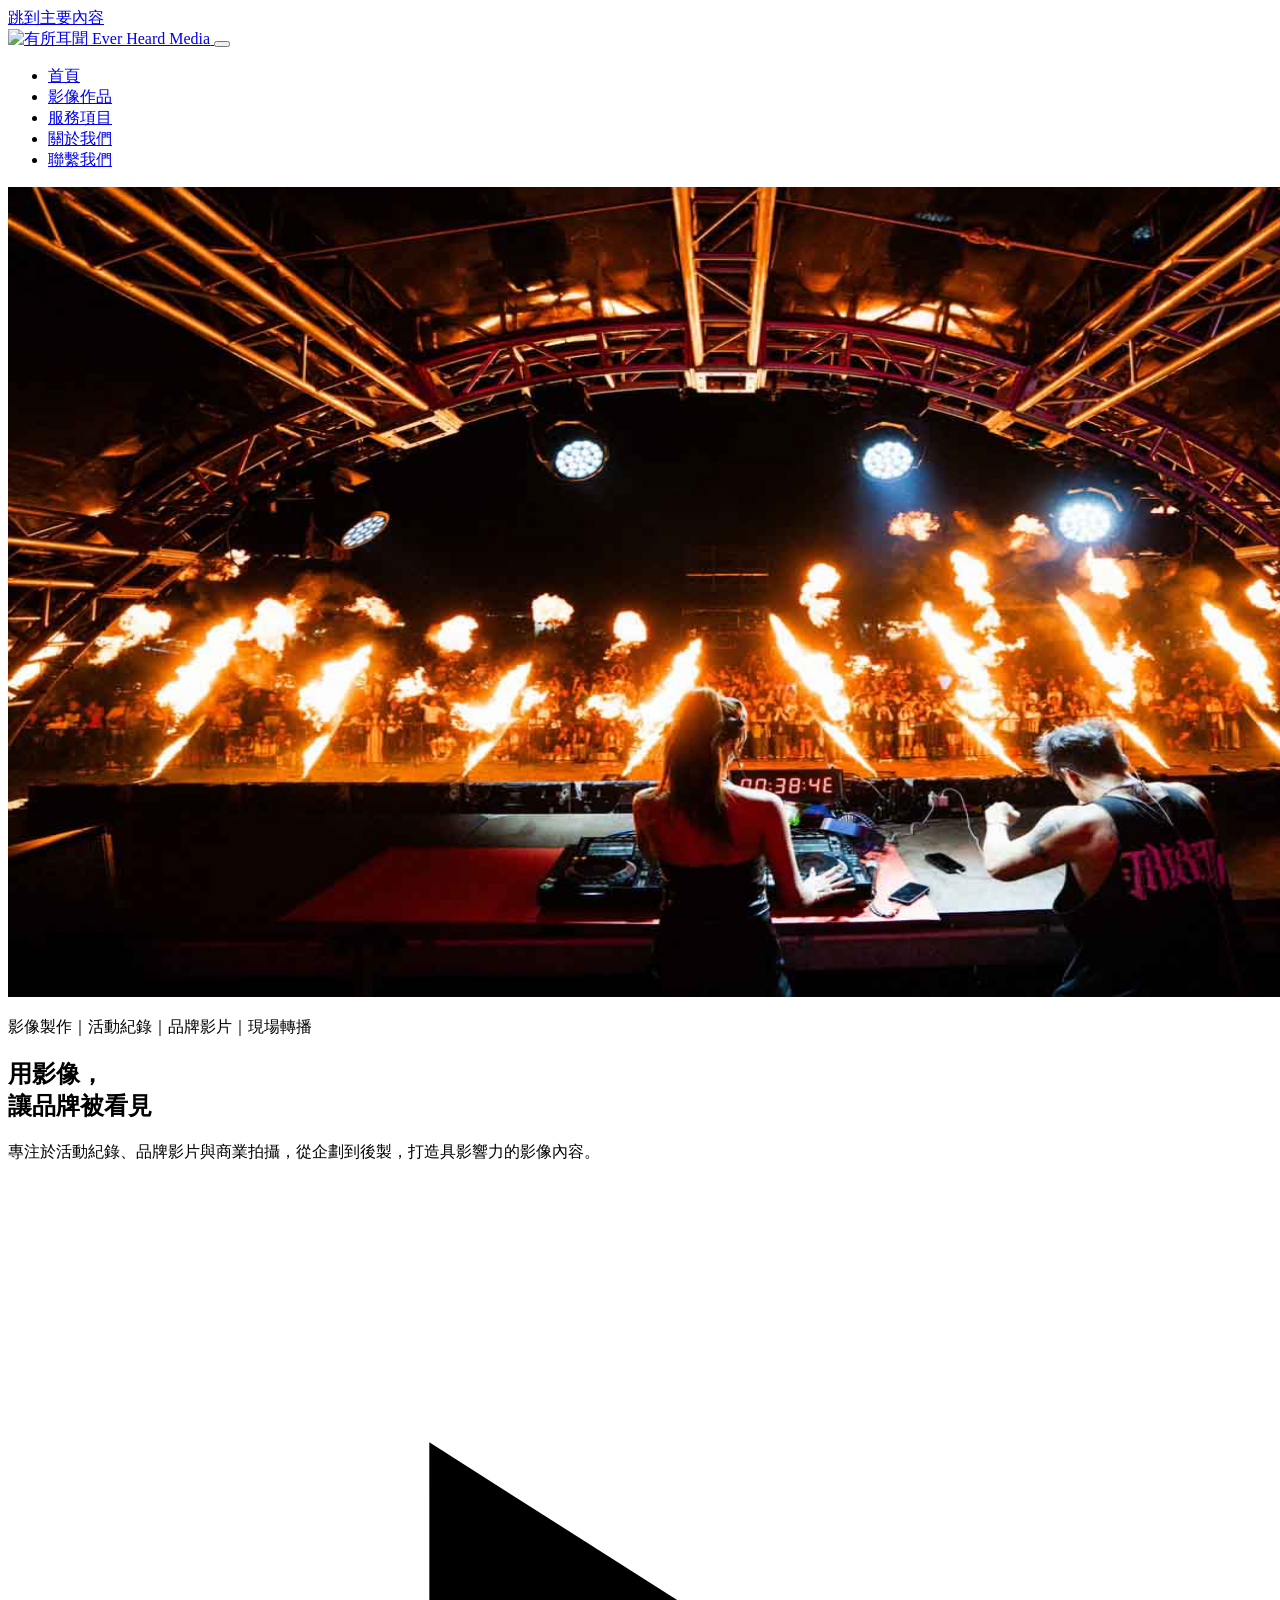
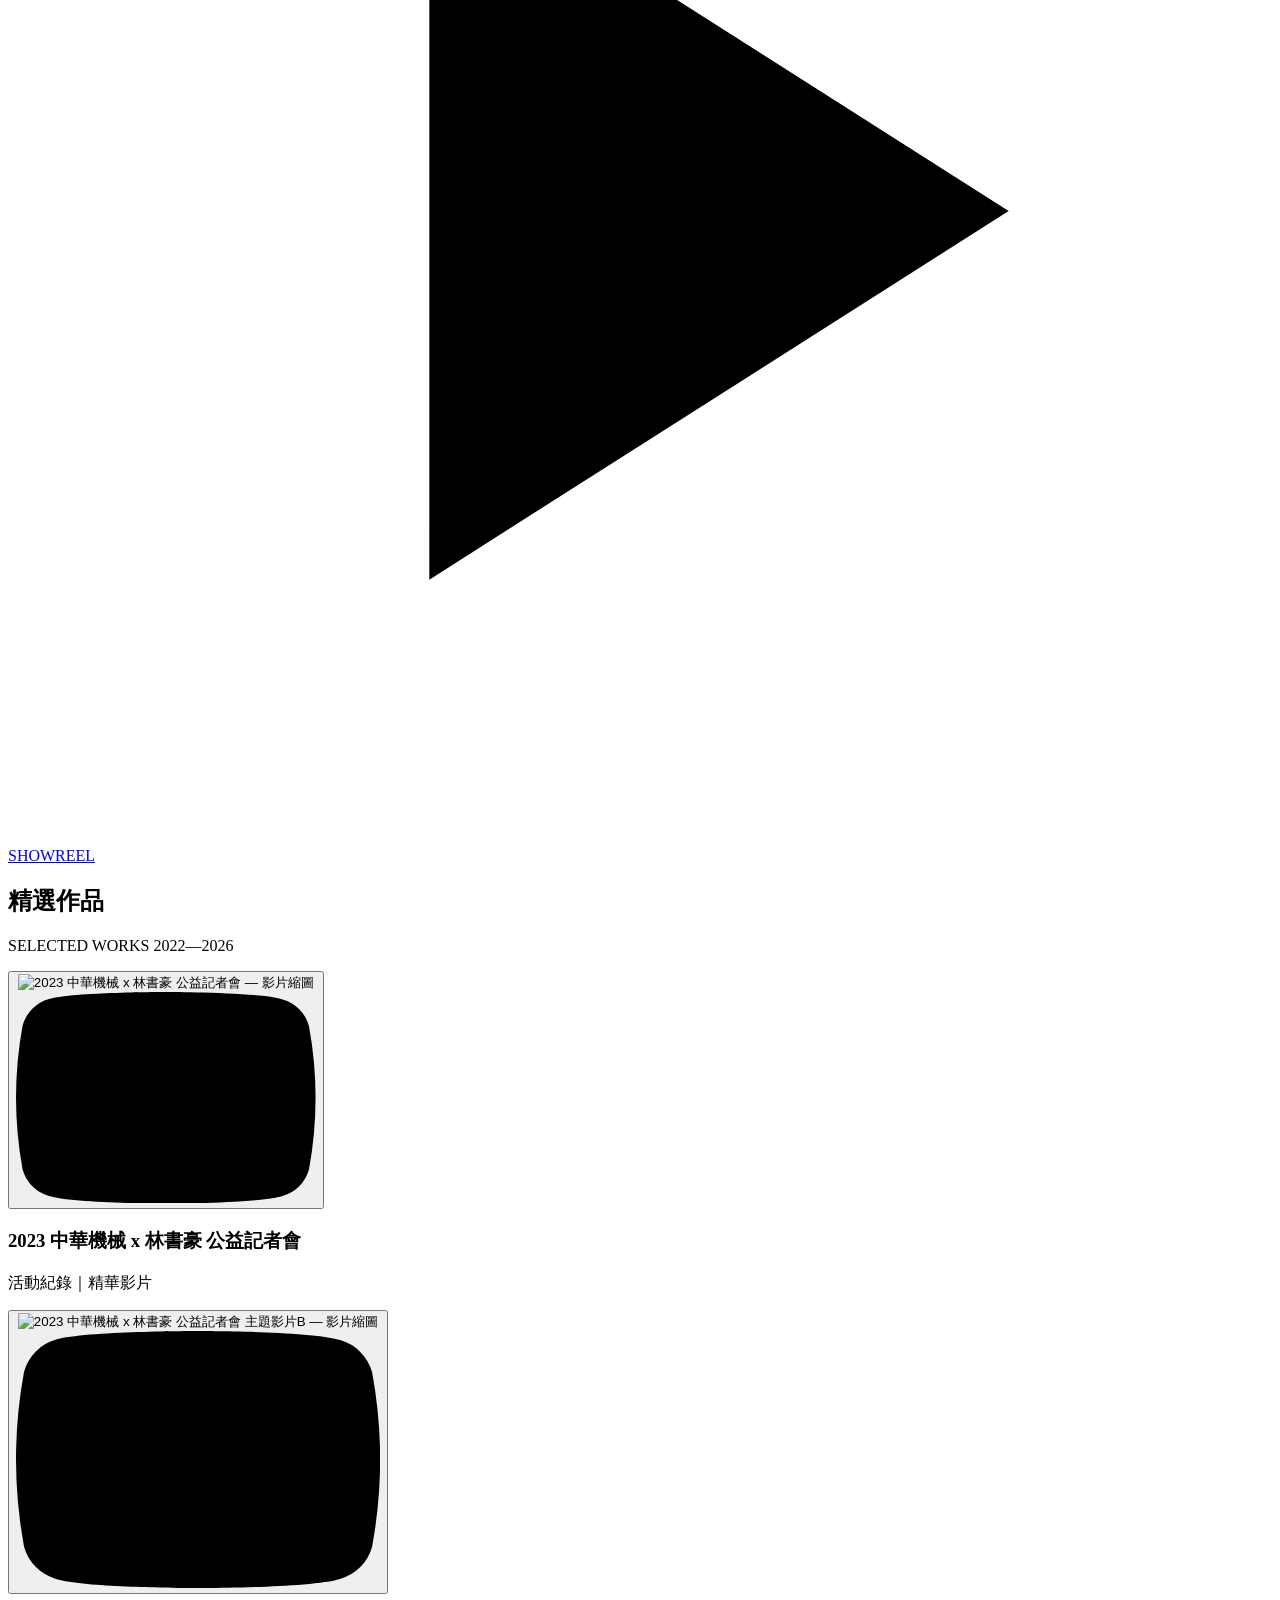
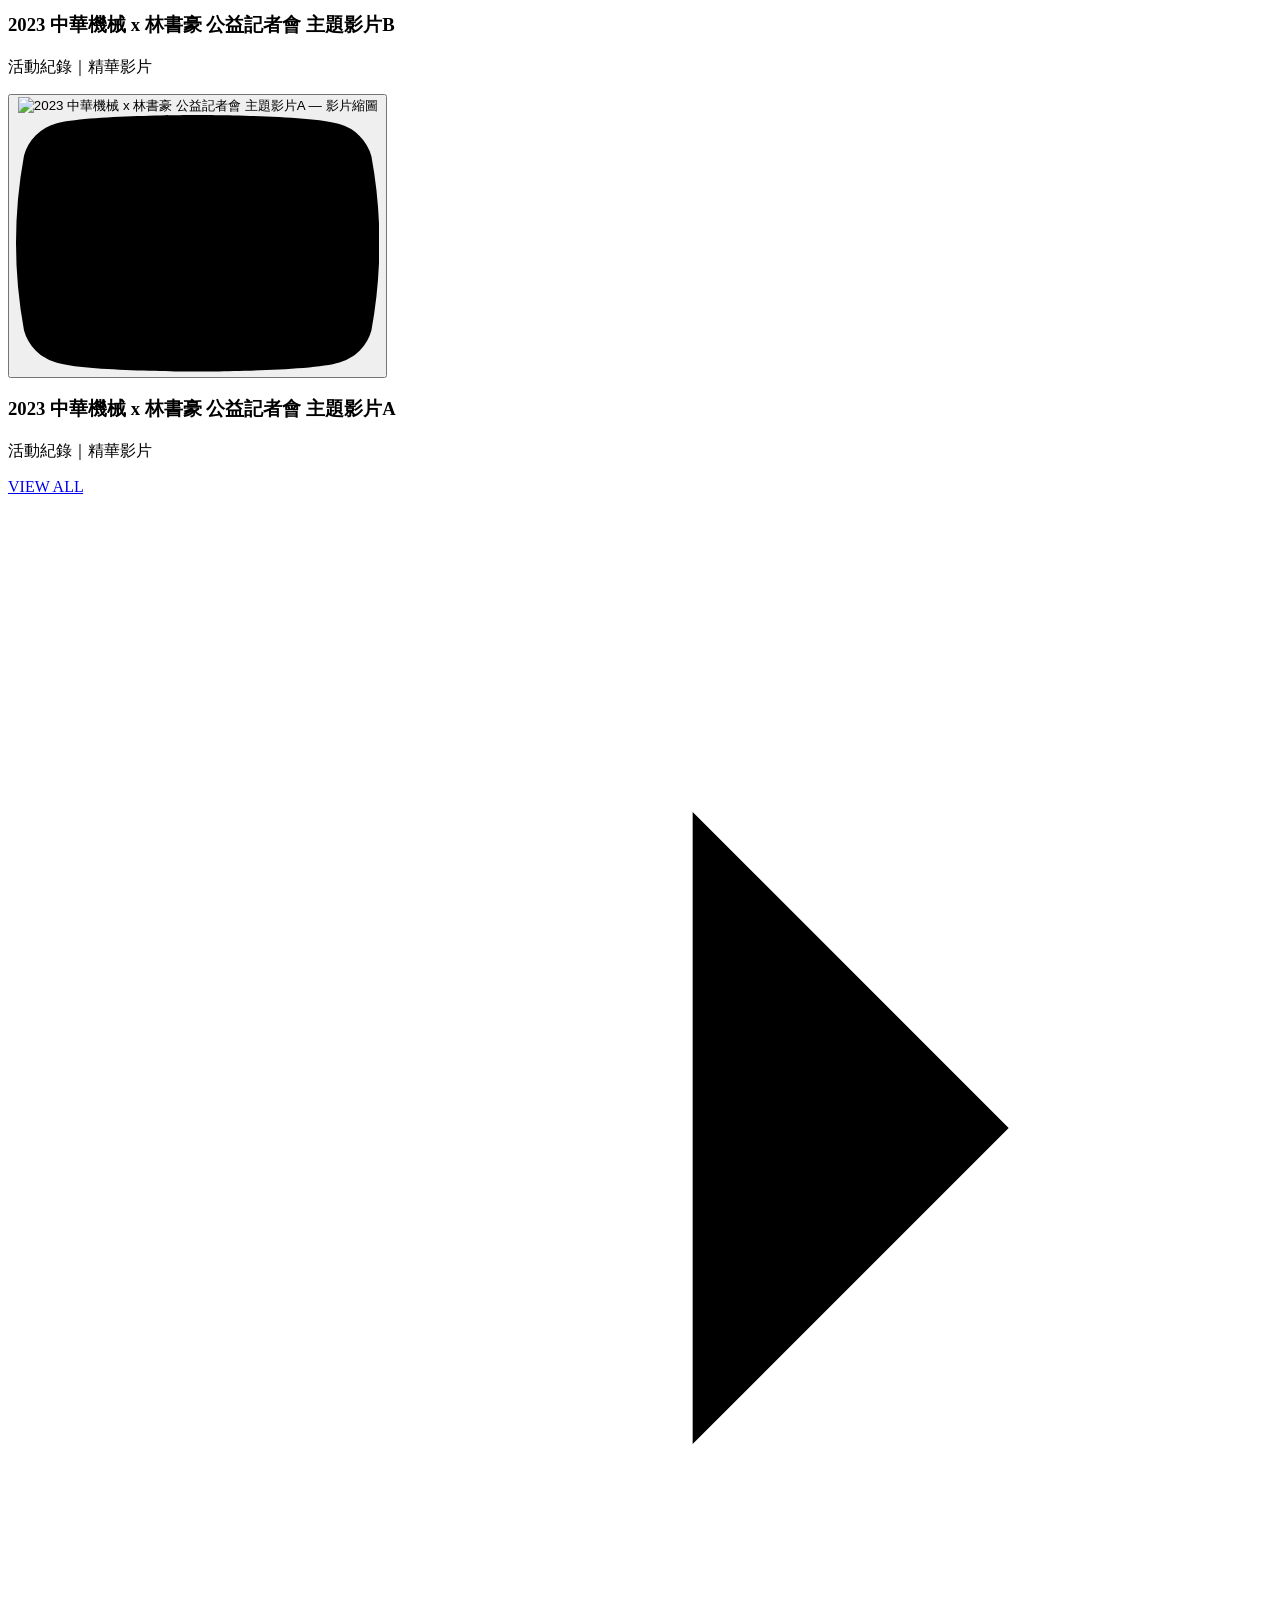
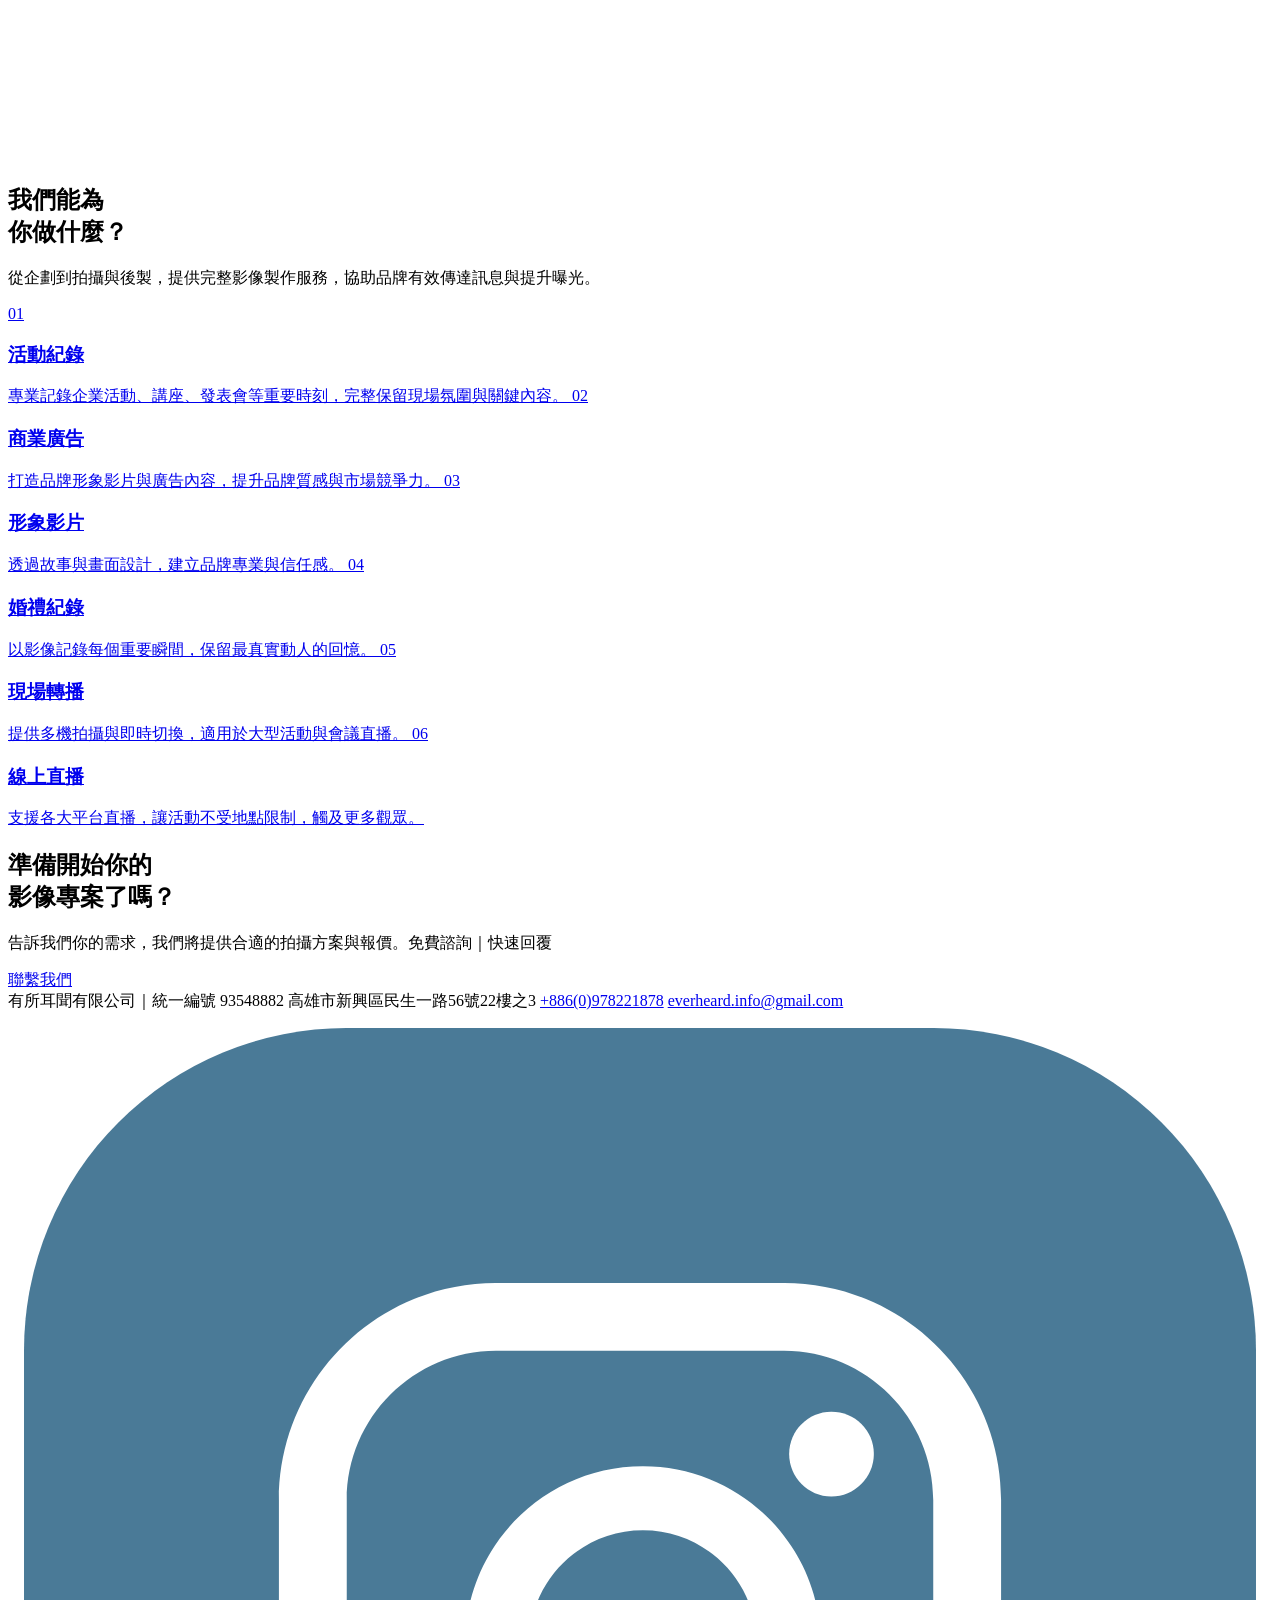
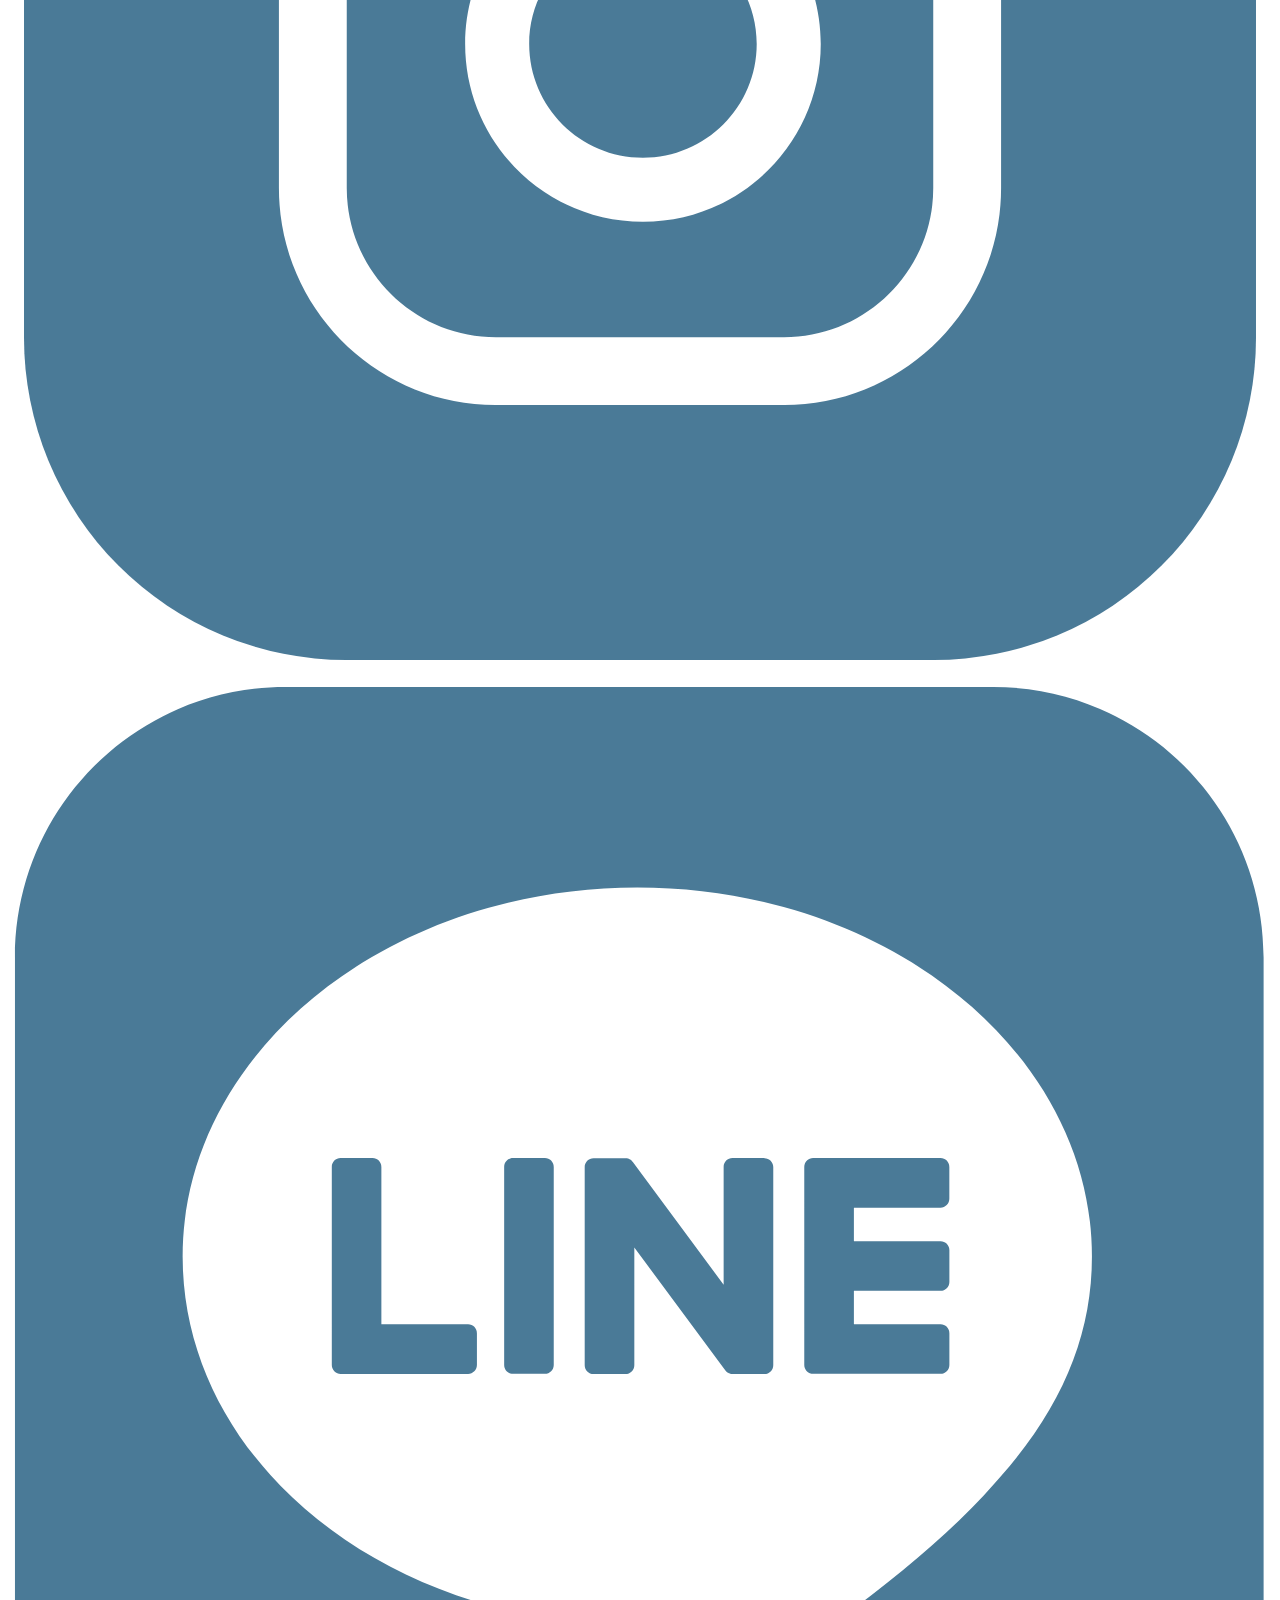
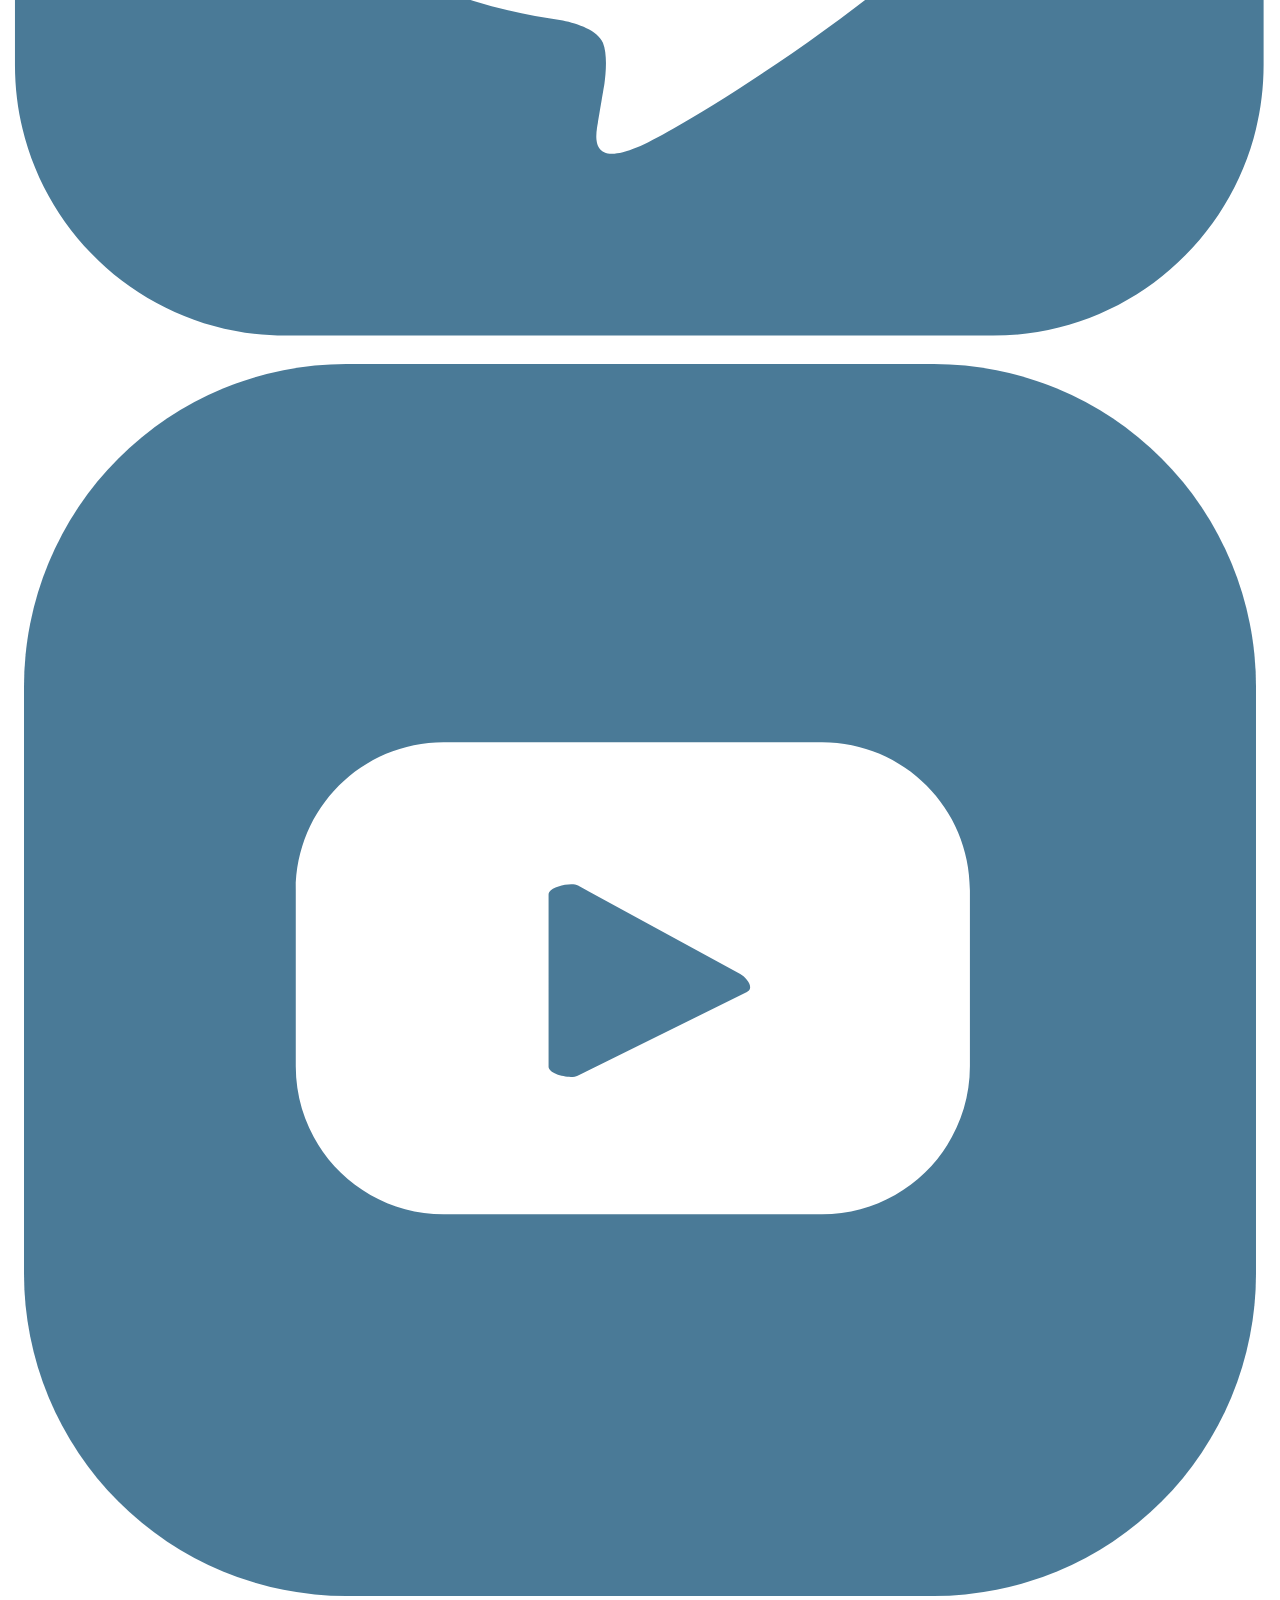
==== index.html @ 1e562dfb "Add footer social media links Added social media links in the footer section." ====
<!DOCTYPE html>
<html lang="zh-Hant">
<head>
<meta charset="utf-8">
<meta name="viewport" content="width=device-width, initial-scale=1">
<title>有所耳聞有限公司｜影像製作・活動紀錄・品牌影片</title>
<meta name="description" content="有所耳聞有限公司是高雄的影像製作團隊，提供活動紀錄、商業廣告、形象影片、婚禮紀錄、現場轉播與線上直播服務，從企劃到後製打造具影響力的影像內容。">
<link rel="canonical" href="https://everheardmedia.com/">
<meta property="og:type" content="website">
<meta property="og:site_name" content="有所耳聞有限公司">
<meta property="og:locale" content="zh_TW">
<meta property="og:title" content="有所耳聞有限公司｜影像製作・活動紀錄・品牌影片">
<meta property="og:description" content="有所耳聞有限公司是高雄的影像製作團隊，提供活動紀錄、商業廣告、形象影片、婚禮紀錄、現場轉播與線上直播服務，從企劃到後製打造具影響力的影像內容。">
<meta property="og:url" content="https://everheardmedia.com/">
<meta property="og:image" content="https://everheardmedia.com/assets/img/og-image.jpg">
<meta property="og:image:width" content="1200">
<meta property="og:image:height" content="630">
<meta name="twitter:card" content="summary_large_image">
<meta name="theme-color" content="#14304a">
<link rel="icon" href="assets/img/favicon.svg" type="image/svg+xml">
<link rel="apple-touch-icon" href="assets/img/apple-touch-icon.png">
<link rel="preconnect" href="https://fonts.googleapis.com">
<link rel="preconnect" href="https://fonts.gstatic.com" crossorigin>
<link rel="preconnect" href="https://i.ytimg.com">
<link rel="preload" as="image" href="assets/img/home-hero-bg.jpg" imagesrcset="assets/img/home-hero-bg-800.jpg 800w, assets/img/home-hero-bg.jpg 1440w" imagesizes="100vw" fetchpriority="high">
<link rel="stylesheet" href="https://fonts.googleapis.com/css2?family=Noto+Sans+TC:wght@300;400;700;900&amp;display=swap" media="print" onload="this.media='all'">
<noscript><link rel="stylesheet" href="https://fonts.googleapis.com/css2?family=Noto+Sans+TC:wght@300;400;700;900&amp;display=swap"></noscript>
<link rel="stylesheet" href="assets/css/style.css?v=e461571-h">
<script type="application/ld+json">
{
  "@context": "https://schema.org",
  "@type": "LocalBusiness",
  "@id": "https://everheardmedia.com/#business",
  "name": "有所耳聞有限公司",
  "alternateName": "Ever Heard Media",
  "url": "https://everheardmedia.com/",
  "image": "https://everheardmedia.com/assets/img/og-image.jpg",
  "description": "我們專注於影像創作與品牌內容製作，提供活動紀錄、商業廣告、婚禮紀錄與現場轉播服務，讓影像成為品牌最有力的溝通工具。",
  "email": "everheard.info@gmail.com",
  "telephone": "+886978221878",
  "taxID": "93548882",
  "address": {
    "@type": "PostalAddress",
    "streetAddress": "民生一路56號22樓之3",
    "addressLocality": "新興區",
    "addressRegion": "高雄市",
    "addressCountry": "TW"
  },
  "areaServed": "TW",
  "knowsLanguage": "zh-Hant",
  "makesOffer": [
    { "@type": "Offer", "itemOffered": { "@type": "Service", "name": "活動紀錄", "description": "專業記錄企業活動、講座、發表會等重要時刻，完整保留現場氛圍與關鍵內容。" } },
    { "@type": "Offer", "itemOffered": { "@type": "Service", "name": "商業廣告", "description": "打造品牌形象影片與廣告內容，提升品牌質感與市場競爭力。" } },
    { "@type": "Offer", "itemOffered": { "@type": "Service", "name": "形象影片", "description": "透過故事與畫面設計，建立品牌專業與信任感。" } },
    { "@type": "Offer", "itemOffered": { "@type": "Service", "name": "婚禮紀錄", "description": "以影像記錄每個重要瞬間，保留最真實動人的回憶。" } },
    { "@type": "Offer", "itemOffered": { "@type": "Service", "name": "現場轉播", "description": "提供多機拍攝與即時切換，適用於大型活動與會議直播。" } },
    { "@type": "Offer", "itemOffered": { "@type": "Service", "name": "線上直播", "description": "支援各大平台直播，讓活動不受地點限制，觸及更多觀眾。" } }
  ]
}
</script>
</head>
<body>
<a class="skip-link" href="#main">跳到主要內容</a>

<header class="site-header">
  <div class="wrap site-header__inner">
    <a class="brand" href="./" aria-label="有所耳聞有限公司 首頁">
      <img class="brand__logo" src="assets/img/logo-original.png" alt="有所耳聞 Ever Heard Media" width="400" height="100">
    </a>
    <button class="nav-toggle" type="button" aria-expanded="false" aria-controls="site-nav" aria-label="開啟選單">
      <span></span><span></span><span></span>
    </button>
    <nav class="nav" id="site-nav" aria-label="主要導覽">
      <ul class="nav__list">
        <li><a class="nav__link" href="./" aria-current="page">首頁</a></li>
        <li><a class="nav__link" href="works/">影像作品</a></li>
        <li><a class="nav__link" href="services/">服務項目</a></li>
        <li><a class="nav__link" href="about/">關於我們</a></li>
        <li><a class="nav__link nav__link--cta" href="contact/">聯繫我們</a></li>
      </ul>
    </nav>
  </div>
</header>

<main id="main">
  <!-- Hero：深藍影片 banner。hero.mp4 尚未提供時自動停在 poster 圖，版面不受影響。 -->
  <section class="hero">
    <div class="hero__media">
      <img class="hero__img" src="assets/img/home-hero-bg.jpg"
           srcset="assets/img/home-hero-bg-800.jpg 800w, assets/img/home-hero-bg.jpg 1440w"
           sizes="100vw" width="1440" height="810" alt="" fetchpriority="high" decoding="async">
      <video class="hero__video" hidden autoplay muted loop playsinline preload="none"
             data-src="assets/video/hero.mp4" aria-hidden="true" tabindex="-1"></video>
    </div>
    <div class="hero__overlay"></div>
    <div class="hero__inner">
      <p class="hero__eyebrow">影像製作｜活動紀錄｜品牌影片｜現場轉播</p>
      <h1 class="hero__title">用影像，<br>讓品牌<span class="accent">被看見</span></h1>
      <div class="hero__row">
        <p class="hero__sub">專注於活動紀錄、品牌影片與商業拍攝，從企劃到後製，打造具影響力的影像內容。</p>
        <a class="showreel" href="#works">
          <span class="showreel__btn" aria-hidden="true"><svg viewBox="0 0 24 24" focusable="false"><path d="M8 5v14l11-7z"/></svg></span>
          <span class="showreel__label">SHOWREEL</span>
        </a>
      </div>
    </div>
  </section>

  <!-- 精選作品（白） -->
  <section class="section" id="works">
    <div class="wrap">
      <div class="block-head">
        <h2 class="block-head__title">精選作品</h2>
        <p class="block-head__meta">SELECTED WORKS 2022—2026</p>
      </div>
      <div class="grid grid--works" data-works-preview data-limit="3">
        <article class="video-card">
          <button class="lite-yt" type="button" data-yt-id="dMENKQu6ULI" aria-label="播放影片：2023 中華機械 x 林書豪 公益記者會">
            <img src="https://i.ytimg.com/vi/dMENKQu6ULI/hqdefault.jpg" alt="2023 中華機械 x 林書豪 公益記者會 — 影片縮圖" loading="lazy" width="480" height="360">
            <span class="lite-yt__play" aria-hidden="true"><svg viewBox="0 0 68 48" focusable="false"><path class="yt-bg" d="M66.5 7.7a8.6 8.6 0 0 0-6-6C55.2 0 34 0 34 0S12.8 0 7.5 1.6a8.6 8.6 0 0 0-6 6A90 90 0 0 0 0 24a90 90 0 0 0 1.5 16.3 8.6 8.6 0 0 0 6 6C12.8 48 34 48 34 48s21.2 0 26.5-1.7a8.6 8.6 0 0 0 6-6A90 90 0 0 0 68 24a90 90 0 0 0-1.5-16.3z"/><path class="yt-tri" d="M27 34V14l18 10z"/></svg></span>
          </button>
          <h3 class="video-card__title">2023 中華機械 x 林書豪 公益記者會</h3>
          <p class="video-card__cat">活動紀錄｜精華影片</p>
        </article>
        <article class="video-card">
          <button class="lite-yt" type="button" data-yt-id="ou5ptAIDbtE" aria-label="播放影片：2023 中華機械 x 林書豪 公益記者會 主題影片B">
            <img src="https://i.ytimg.com/vi/ou5ptAIDbtE/hqdefault.jpg" alt="2023 中華機械 x 林書豪 公益記者會 主題影片B — 影片縮圖" loading="lazy" width="480" height="360">
            <span class="lite-yt__play" aria-hidden="true"><svg viewBox="0 0 68 48" focusable="false"><path class="yt-bg" d="M66.5 7.7a8.6 8.6 0 0 0-6-6C55.2 0 34 0 34 0S12.8 0 7.5 1.6a8.6 8.6 0 0 0-6 6A90 90 0 0 0 0 24a90 90 0 0 0 1.5 16.3 8.6 8.6 0 0 0 6 6C12.8 48 34 48 34 48s21.2 0 26.5-1.7a8.6 8.6 0 0 0 6-6A90 90 0 0 0 68 24a90 90 0 0 0-1.5-16.3z"/><path class="yt-tri" d="M27 34V14l18 10z"/></svg></span>
          </button>
          <h3 class="video-card__title">2023 中華機械 x 林書豪 公益記者會 主題影片B</h3>
          <p class="video-card__cat">活動紀錄｜精華影片</p>
        </article>
        <article class="video-card">
          <button class="lite-yt" type="button" data-yt-id="m8h8rqpJ28Q" aria-label="播放影片：2023 中華機械 x 林書豪 公益記者會 主題影片A">
            <img src="https://i.ytimg.com/vi/m8h8rqpJ28Q/hqdefault.jpg" alt="2023 中華機械 x 林書豪 公益記者會 主題影片A — 影片縮圖" loading="lazy" width="480" height="360">
            <span class="lite-yt__play" aria-hidden="true"><svg viewBox="0 0 68 48" focusable="false"><path class="yt-bg" d="M66.5 7.7a8.6 8.6 0 0 0-6-6C55.2 0 34 0 34 0S12.8 0 7.5 1.6a8.6 8.6 0 0 0-6 6A90 90 0 0 0 0 24a90 90 0 0 0 1.5 16.3 8.6 8.6 0 0 0 6 6C12.8 48 34 48 34 48s21.2 0 26.5-1.7a8.6 8.6 0 0 0 6-6A90 90 0 0 0 68 24a90 90 0 0 0-1.5-16.3z"/><path class="yt-tri" d="M27 34V14l18 10z"/></svg></span>
          </button>
          <h3 class="video-card__title">2023 中華機械 x 林書豪 公益記者會 主題影片A</h3>
          <p class="video-card__cat">活動紀錄｜精華影片</p>
        </article>
      </div>
      <a class="rule-link" href="works/">
        <span>VIEW ALL</span>
        <svg viewBox="0 0 24 24" aria-hidden="true" focusable="false"><path d="M4 12h15M13 6l6 6-6 6"/></svg>
      </a>
    </div>
  </section>

  <!-- 服務（淺藍灰） -->
  <section class="section section--alt">
    <div class="wrap">
      <div class="svc-split">
        <div>
          <h2 class="svc-split__title">我們能為<br>你做什麼？</h2>
          <p class="svc-split__sub">從企劃到拍攝與後製，提供完整影像製作服務，協助品牌有效傳達訊息與提升曝光。</p>
        </div>
        <div class="svc-list">
          <a class="svc-row" href="services/">
            <span class="svc-row__num">01</span>
            <h3 class="svc-row__name">活動紀錄</h3>
            <span class="svc-row__desc">專業記錄企業活動、講座、發表會等重要時刻，完整保留現場氛圍與關鍵內容。</span>
          </a>
          <a class="svc-row" href="services/">
            <span class="svc-row__num">02</span>
            <h3 class="svc-row__name">商業廣告</h3>
            <span class="svc-row__desc">打造品牌形象影片與廣告內容，提升品牌質感與市場競爭力。</span>
          </a>
          <a class="svc-row" href="services/">
            <span class="svc-row__num">03</span>
            <h3 class="svc-row__name">形象影片</h3>
            <span class="svc-row__desc">透過故事與畫面設計，建立品牌專業與信任感。</span>
          </a>
          <a class="svc-row" href="services/">
            <span class="svc-row__num">04</span>
            <h3 class="svc-row__name">婚禮紀錄</h3>
            <span class="svc-row__desc">以影像記錄每個重要瞬間，保留最真實動人的回憶。</span>
          </a>
          <a class="svc-row" href="services/">
            <span class="svc-row__num">05</span>
            <h3 class="svc-row__name">現場轉播</h3>
            <span class="svc-row__desc">提供多機拍攝與即時切換，適用於大型活動與會議直播。</span>
          </a>
          <a class="svc-row" href="services/">
            <span class="svc-row__num">06</span>
            <h3 class="svc-row__name">線上直播</h3>
            <span class="svc-row__desc">支援各大平台直播，讓活動不受地點限制，觸及更多觀眾。</span>
          </a>
        </div>
      </div>
    </div>
  </section>

  <!-- 合作客戶（白，Google Sheet 驅動） -->
  <section class="section" data-clients-section hidden>
    <div class="wrap">
      <h2 class="eyebrow" data-t="clients_title">合作客戶</h2>
      <div data-clients-list></div>
    </div>
  </section>

  <!-- CTA（深藍色塊，footer 資訊列併入下方） -->
  <section class="cta">
    <div class="wrap">
      <h2 class="cta__title">準備開始你的<br><span class="accent">影像專案</span>了嗎？</h2>
      <div class="cta__row">
        <p class="cta__text">告訴我們你的需求，我們將提供合適的拍攝方案與報價。<span class="cta__badge">免費諮詢｜快速回覆</span></p>
        <a class="btn btn--invert" href="contact/">聯繫我們</a>
      </div>
    </div>
  </section>
</main>

<footer class="site-footer">
  <div class="wrap">
    <div class="footer__row">
      <span>有所耳聞有限公司｜統一編號 93548882</span>
      <span>高雄市新興區民生一路56號22樓之3</span>
      <a href="tel:+886978221878">+886(0)978221878</a>
      <a href="mailto:everheard.info@gmail.com">everheard.info@gmail.com</a>
      <div class="footer-social">
  <a href="www.instagram.com/scorpiovin.nage"
     target="_blank"
     rel="noopener noreferrer"
     aria-label="Instagram">
    <img src="assets/img/instagram-logo.svg" alt="Instagram">
  </a>

  <a href="lin.ee/8aMpENY"
     target="_blank"
     rel="noopener noreferrer"
     aria-label="LINE">
    <img src="assets/img/line-logo.svg" alt="LINE">
  </a>

  <a href="www.youtube.com/@everheardinfo"
     target="_blank"
     rel="noopener noreferrer"
     aria-label="YouTube">
    <img src="assets/img/youtube-logo.svg" alt="YouTube">
  </a>
</div>
    </div>
  </div>
</footer>

<script src="assets/js/main.js?v=e461571-h" async></script>
<script src="assets/js/sheet.js?v=e461571-h" async></script>
</body>
</html>
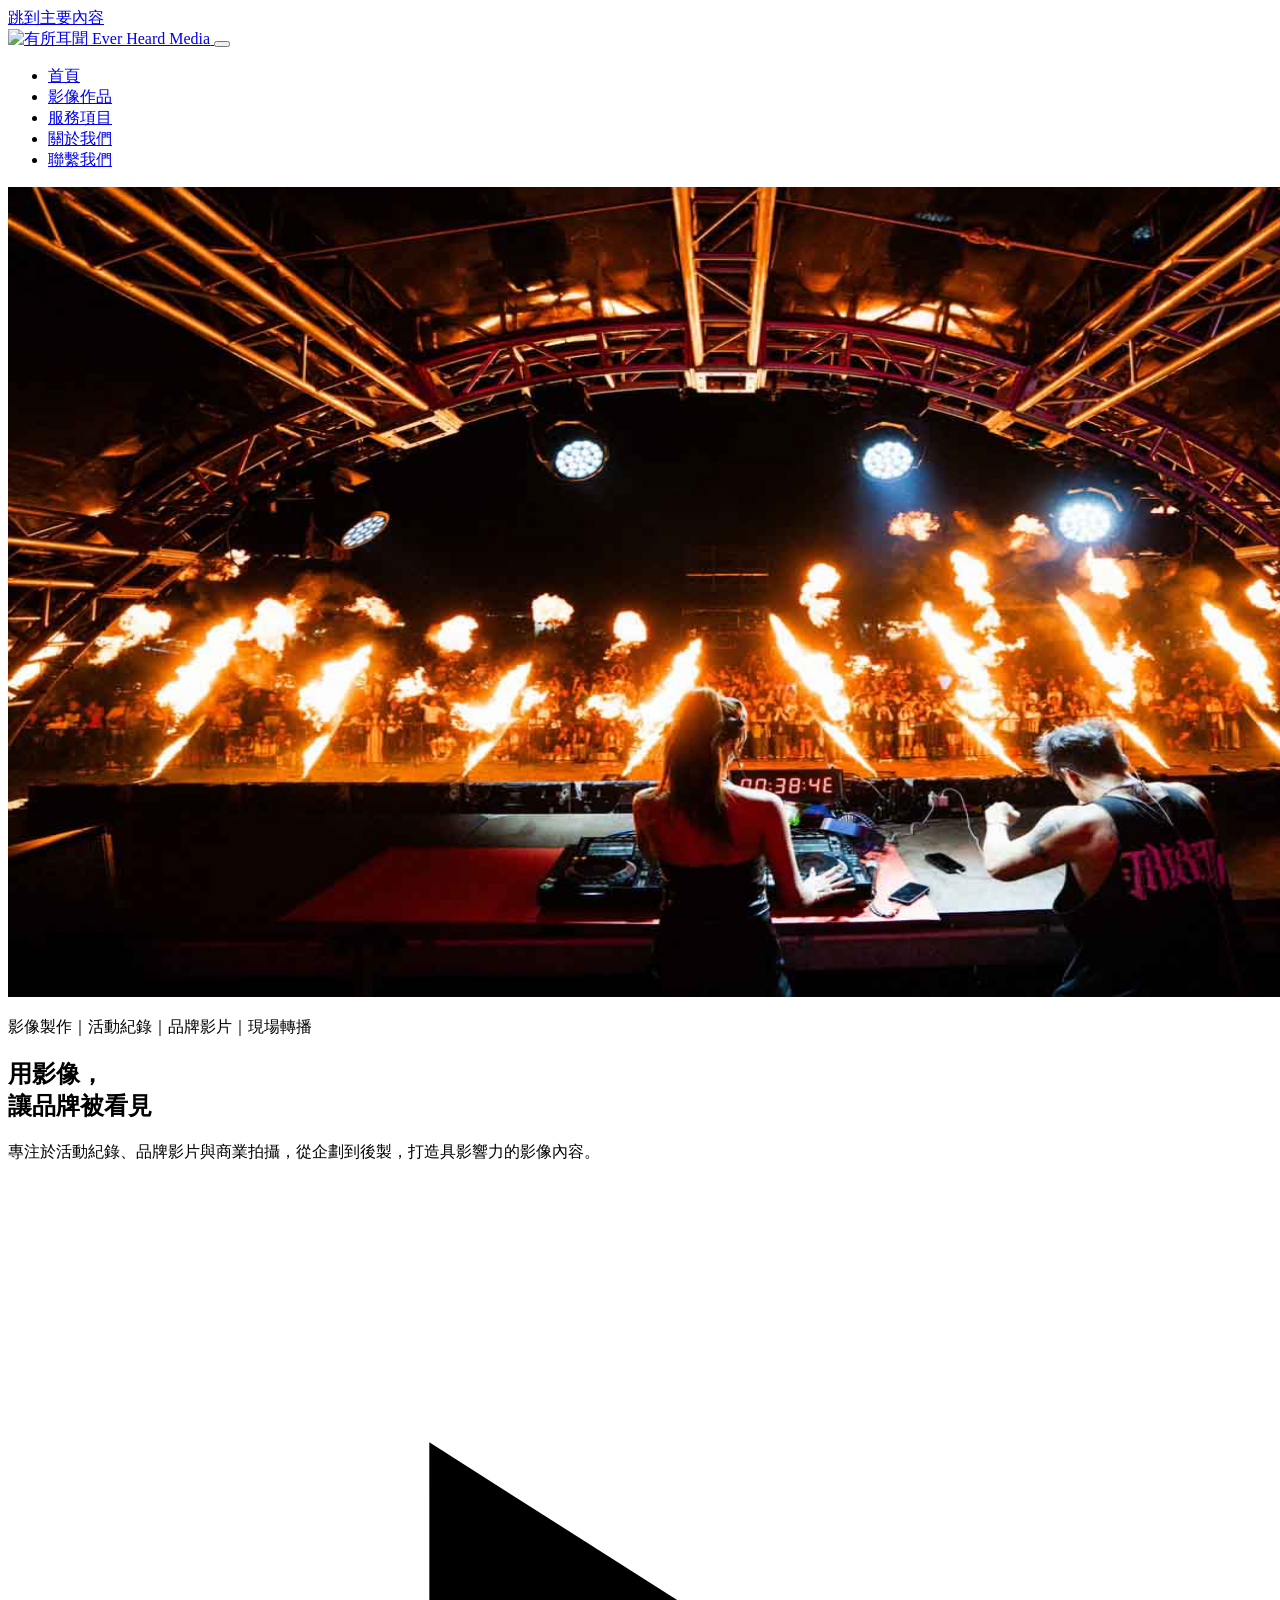
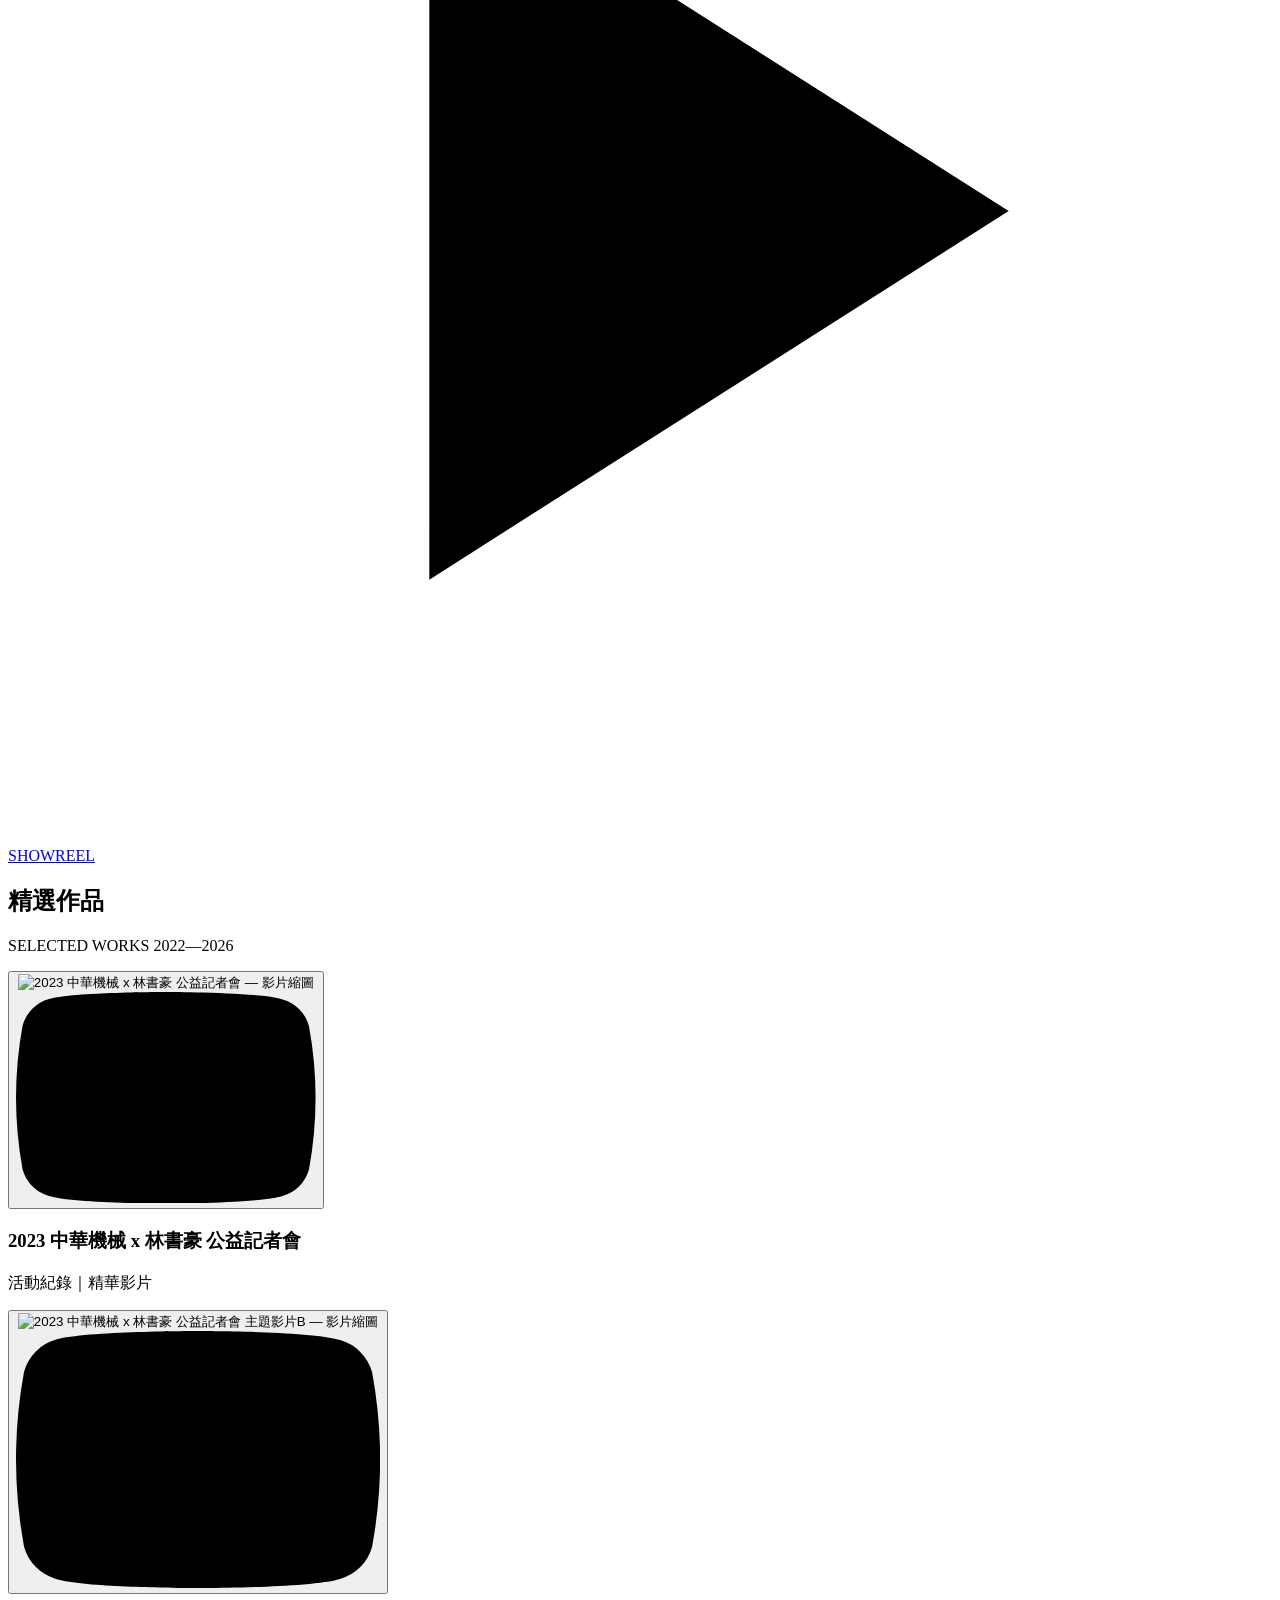
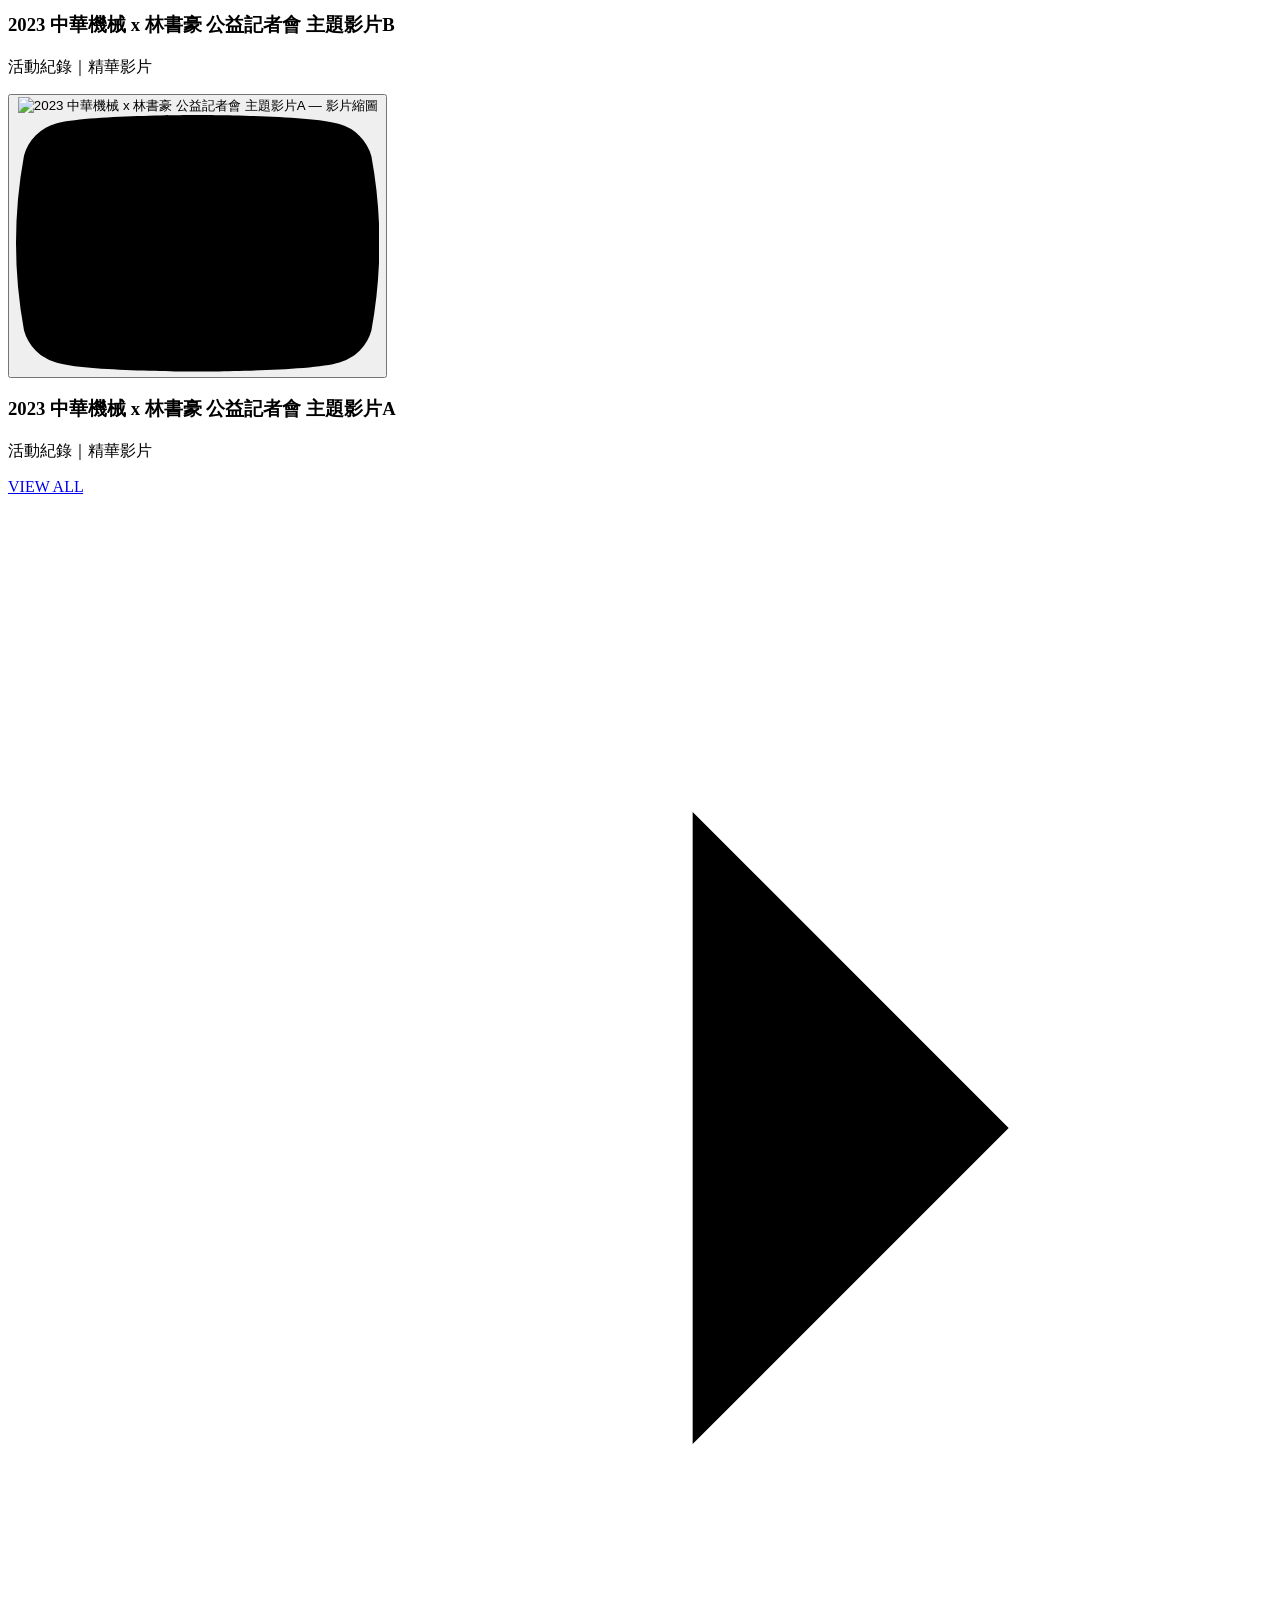
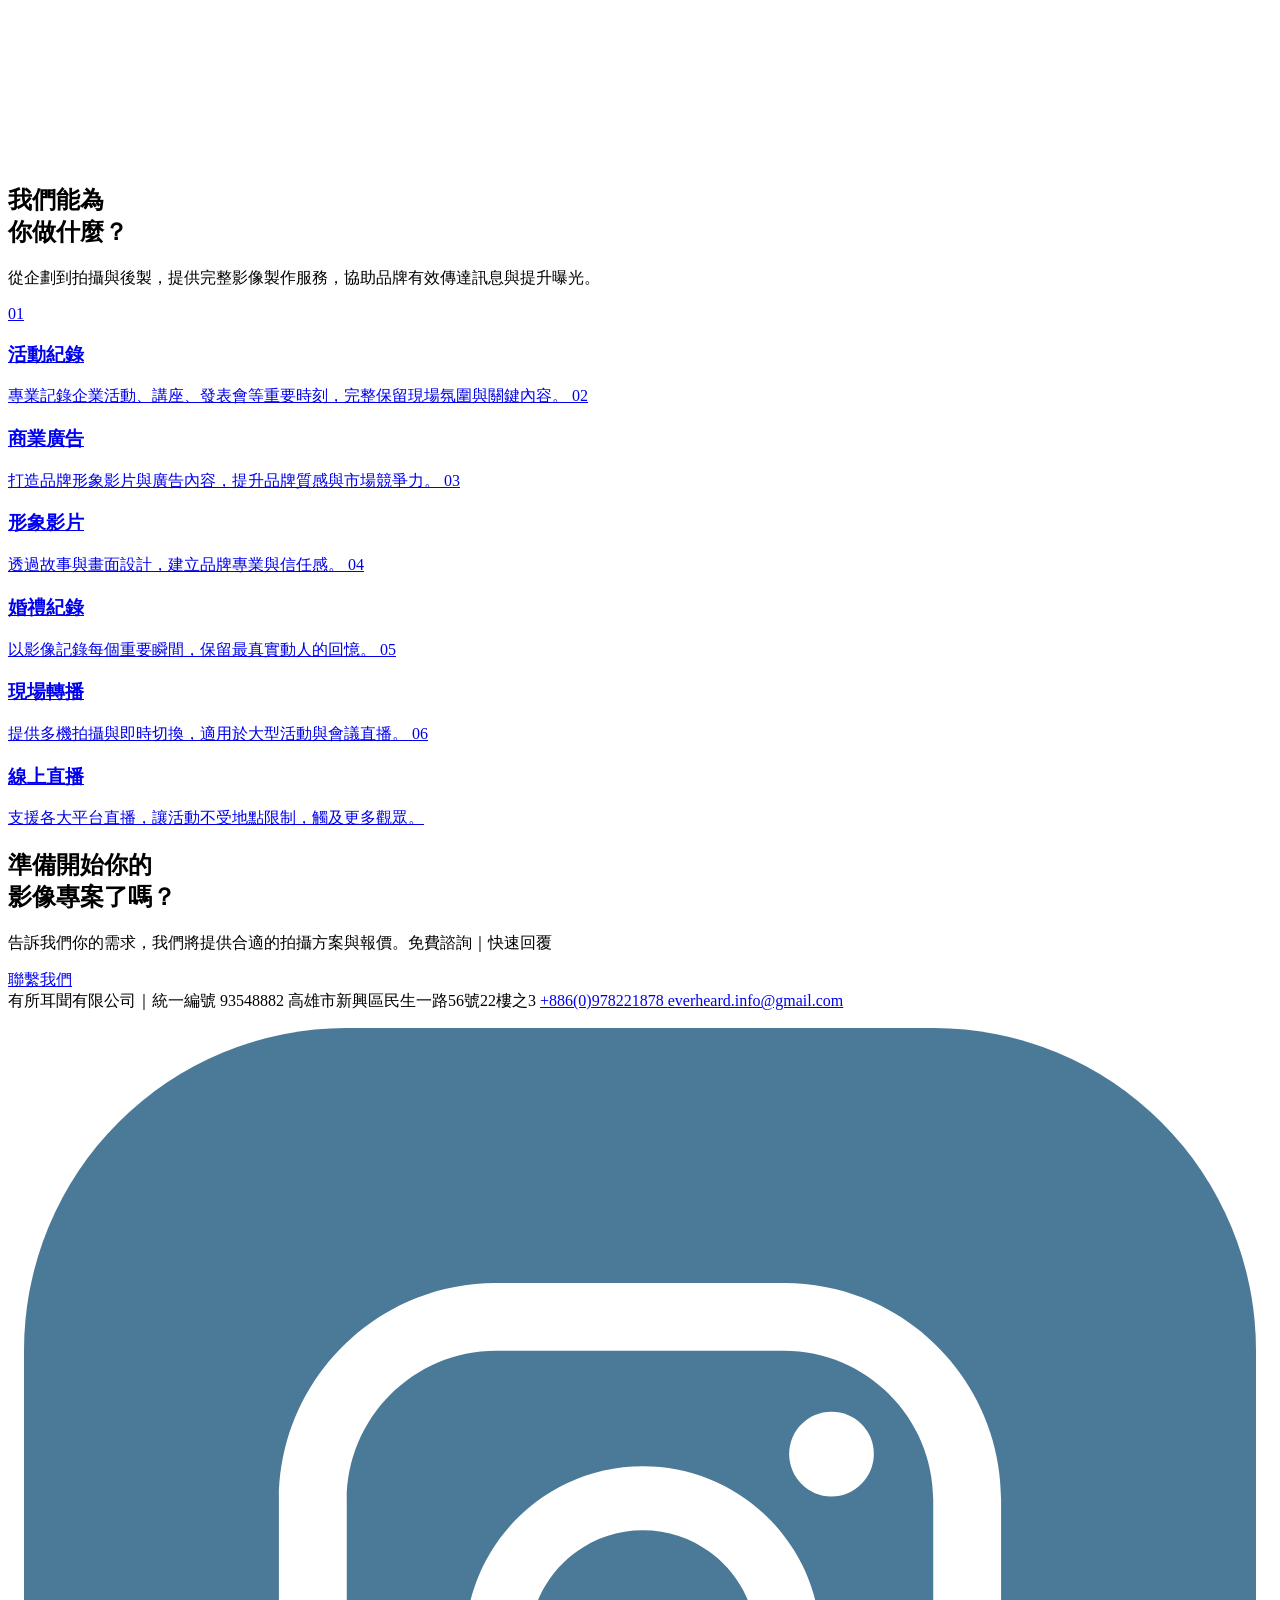
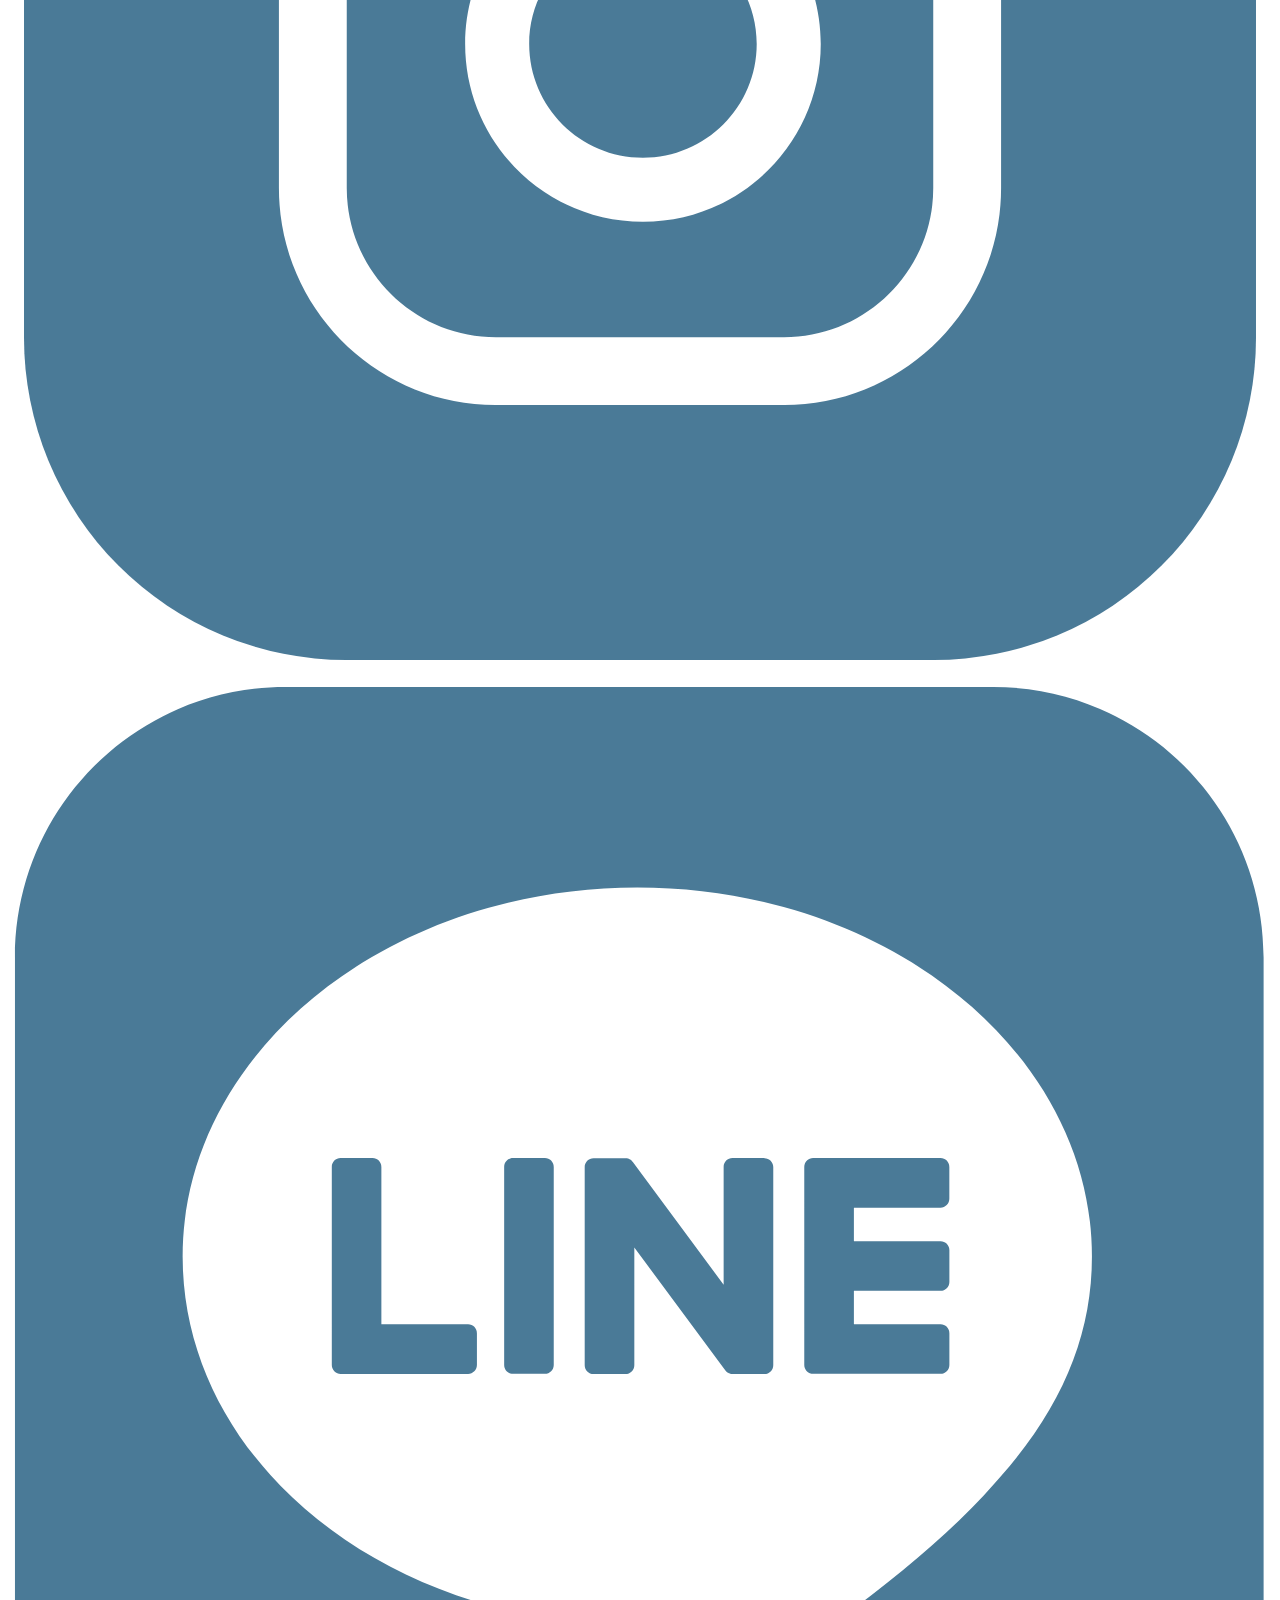
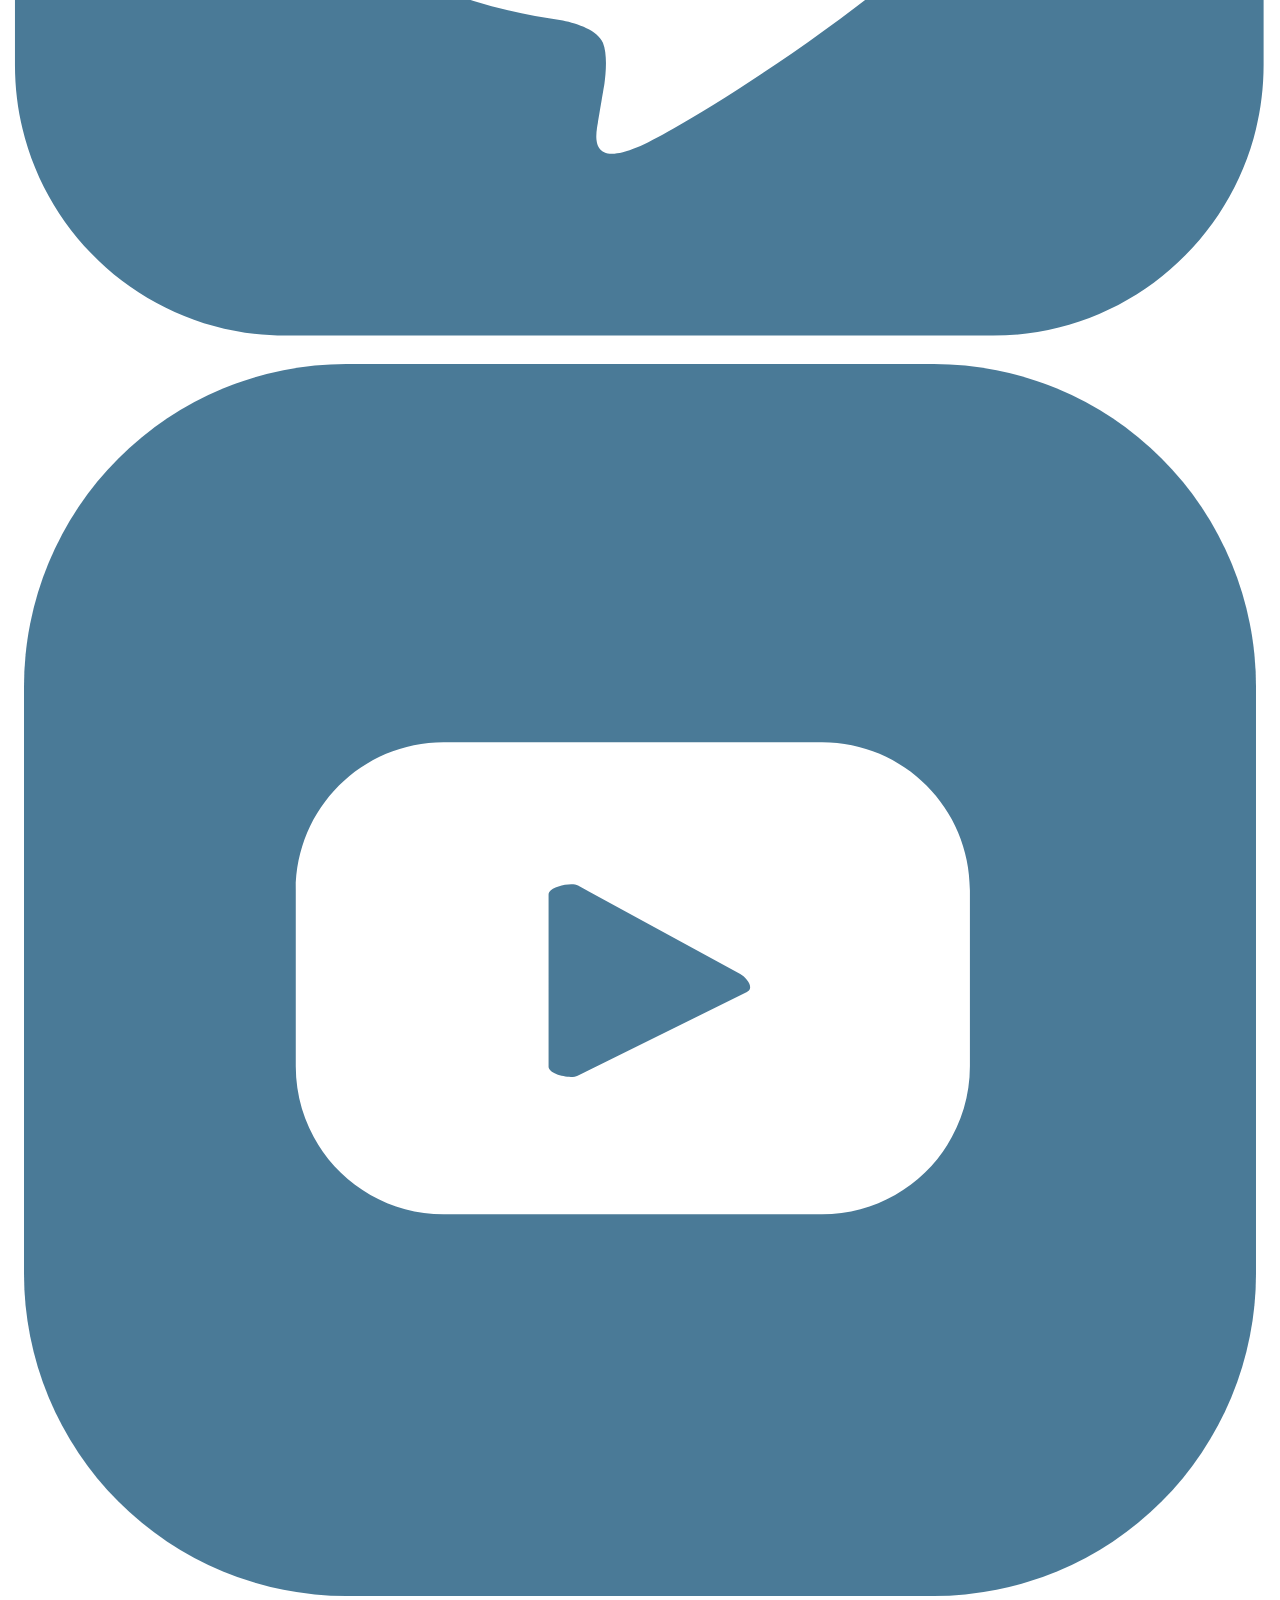
==== commit 5610246d: "Refactor footer links for better readability" ====
--- a/index.html
+++ b/index.html
@@ -213,32 +213,44 @@
 <footer class="site-footer">
   <div class="wrap">
     <div class="footer__row">
+
       <span>有所耳聞有限公司｜統一編號 93548882</span>
+
       <span>高雄市新興區民生一路56號22樓之3</span>
-      <a href="tel:+886978221878">+886(0)978221878</a>
-      <a href="mailto:everheard.info@gmail.com">everheard.info@gmail.com</a>
+
+      <a href="tel:+886978221878">
+        +886(0)978221878
+      </a>
+
+      <a href="mailto:everheard.info@gmail.com">
+        everheard.info@gmail.com
+      </a>
+
       <div class="footer-social">
-  <a href="www.instagram.com/scorpiovin.nage"
-     target="_blank"
-     rel="noopener noreferrer"
-     aria-label="Instagram">
-    <img src="assets/img/instagram-logo.svg" alt="Instagram">
-  </a>
-
-  <a href="lin.ee/8aMpENY"
-     target="_blank"
-     rel="noopener noreferrer"
-     aria-label="LINE">
-    <img src="assets/img/line-logo.svg" alt="LINE">
-  </a>
-
-  <a href="www.youtube.com/@everheardinfo"
-     target="_blank"
-     rel="noopener noreferrer"
-     aria-label="YouTube">
-    <img src="assets/img/youtube-logo.svg" alt="YouTube">
-  </a>
-</div>
+
+        <a href="www.instagram.com/scorpiovin.nage"
+           target="_blank"
+           rel="noopener noreferrer"
+           aria-label="Instagram">
+          <img src="assets/img/instagram-logo.svg" alt="Instagram">
+        </a>
+
+        <a href="lin.ee/8aMpENY"
+           target="_blank"
+           rel="noopener noreferrer"
+           aria-label="LINE">
+          <img src="assets/img/line-logo.svg" alt="LINE">
+        </a>
+
+        <a href="www.youtube.com/@everheardinfo"
+           target="_blank"
+           rel="noopener noreferrer"
+           aria-label="YouTube">
+          <img src="assets/img/youtube-logo.svg" alt="YouTube">
+        </a>
+
+      </div>
+
     </div>
   </div>
 </footer>
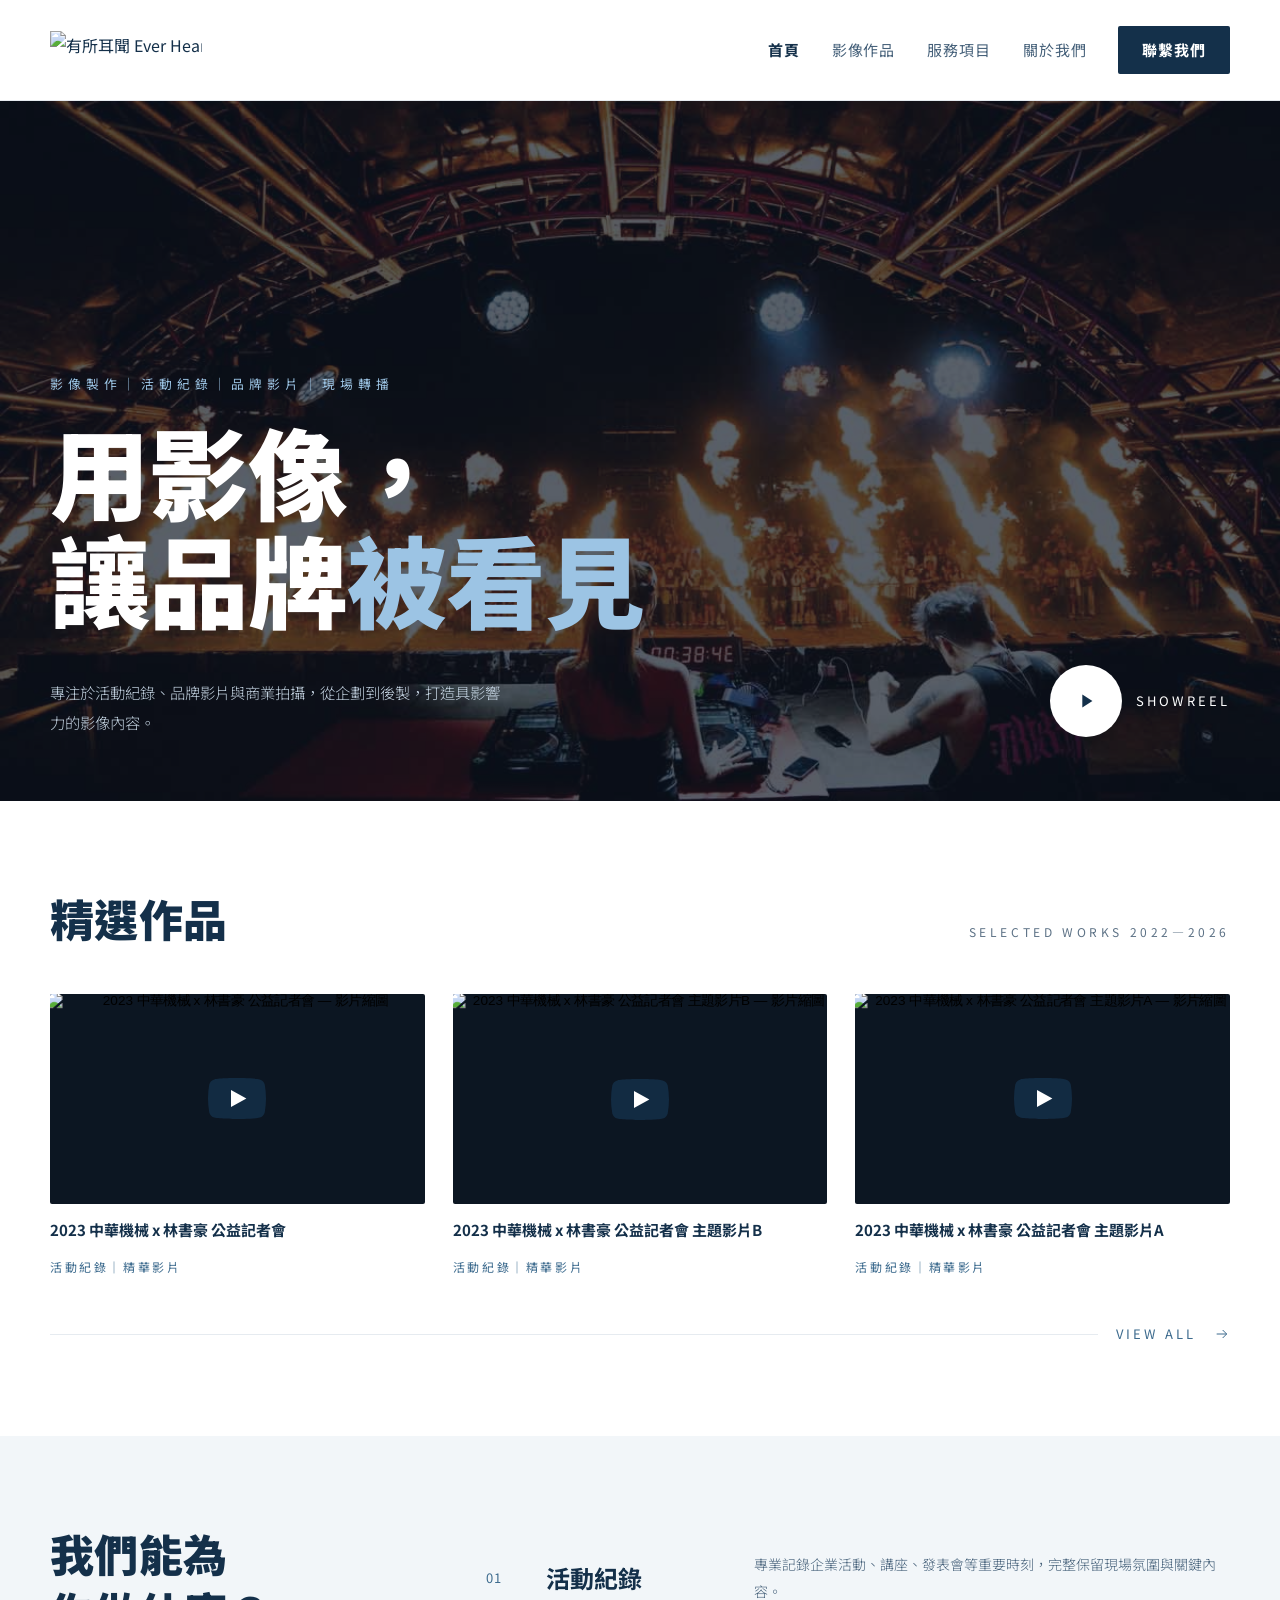
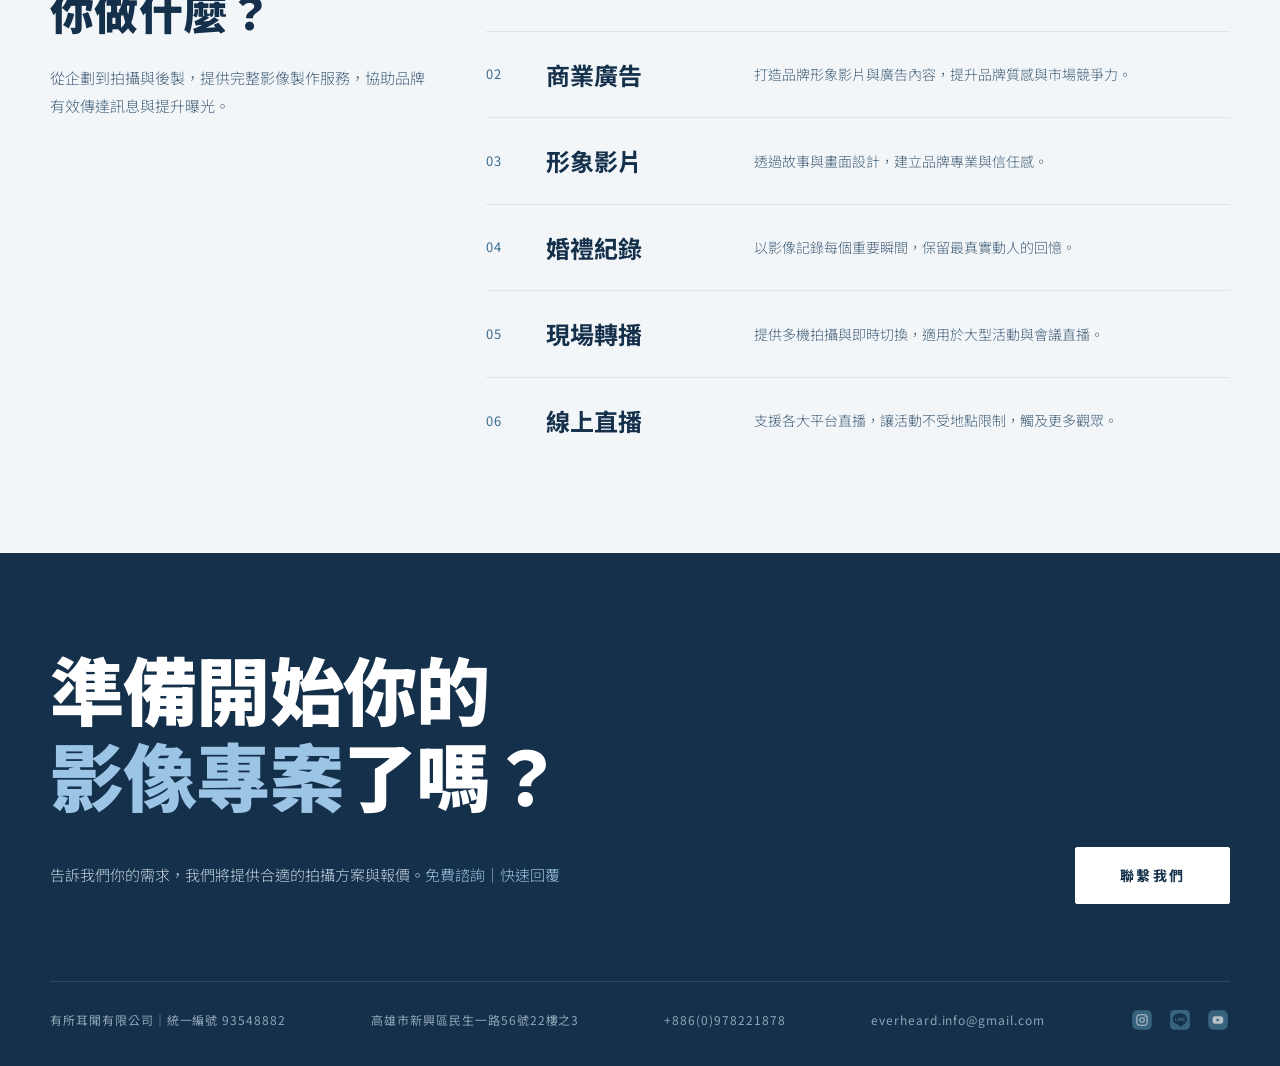
==== commit 46dc7b66: "Fix social media links in footer Updated social media links to include 'https://' for proper URL for" ====
--- a/index.html
+++ b/index.html
@@ -228,21 +228,21 @@
 
       <div class="footer-social">
 
-        <a href="www.instagram.com/scorpiovin.nage"
+        <a href="https://www.instagram.com/scorpiovin.nage"
            target="_blank"
            rel="noopener noreferrer"
            aria-label="Instagram">
           <img src="assets/img/instagram-logo.svg" alt="Instagram">
         </a>
 
-        <a href="lin.ee/8aMpENY"
+        <a href="https://lin.ee/8aMpENY"
            target="_blank"
            rel="noopener noreferrer"
            aria-label="LINE">
           <img src="assets/img/line-logo.svg" alt="LINE">
         </a>
 
-        <a href="www.youtube.com/@everheardinfo"
+        <a href="https://www.youtube.com/@everheardinfo"
            target="_blank"
            rel="noopener noreferrer"
            aria-label="YouTube">
--- a/assets/css/style.css
+++ b/assets/css/style.css
@@ -0,0 +1,991 @@
+/* ==========================================================================
+   有所耳聞有限公司 — 全站樣式（藍白配・電影感改版）
+   純 CSS，無前處理器。全站零漸層，所有色塊皆為純色平塗。
+   改色只需動下方 :root 的變數。
+   ========================================================================== */
+
+/* --------------------------------------------------------------------------
+   1. 設計變數（Design tokens）
+   -------------------------------------------------------------------------- */
+:root {
+  /* 品牌藍系（取自 logo：書法字墨藍 + 筆畫鋼青藍） */
+  --c-ink:        #14304a;  /* 白底上的標題、主文字、深色按鈕 */
+  --c-body:       #46617a;  /* 白底上的內文 */
+  --c-faint:      #5d7286;  /* 白底上的次要小字（對比 4.98:1，過無障礙標準） */
+  --c-accent:     #3d6b8e;  /* 白底上的品牌藍：連結、分類標籤、編號 */
+  --c-accent-lt:  #9cc4e4;  /* 深藍底上的亮藍點綴 */
+  --c-deep:       #0c1622;  /* hero 深藍底 */
+  --c-deep-cta:   #14304a;  /* CTA 區深藍底 */
+  --c-deep-line:  #2c4a66;  /* 深藍底上的分隔線 */
+  --c-deep-text:  #c3d2e0;  /* 深藍底上的內文 */
+  --c-deep-faint: #8fa5b8;  /* 深藍底上的小字 */
+  --c-bg:         #ffffff;
+  --c-bg-tint:    #f2f6f9;  /* 淺藍灰區塊底 */
+  --c-line:       #e6ebf0;  /* 白底上的分隔線 */
+  --c-line-2:     #dde5ec;  /* 淺藍灰底上的分隔線 */
+
+  /* 字體 */
+  --font-sans: "Noto Sans TC", "PingFang TC", "Microsoft JhengHei", -apple-system,
+               BlinkMacSystemFont, "Segoe UI", Roboto, "Helvetica Neue", sans-serif;
+
+  /* 版面（桌機基準 1440，左右留白 56px） */
+  --wrap:      1440px;
+  --wrap-slim: 760px;
+  --pad-x:     clamp(20px, 3.9vw, 56px);
+  --radius:    2px;
+
+  /* 節奏 */
+  --space-section: clamp(56px, 7vw, 96px);
+  --header-h: 92px;
+
+  --ease: cubic-bezier(.22, .61, .36, 1);
+}
+
+/* 依定稿設計固定單一主題，不隨系統深色模式切換 */
+
+/* --------------------------------------------------------------------------
+   2. Reset / 基礎
+   -------------------------------------------------------------------------- */
+*, *::before, *::after { box-sizing: border-box; }
+
+html {
+  -webkit-text-size-adjust: 100%;
+  scroll-behavior: smooth;
+  scroll-padding-top: calc(var(--header-h) + 8px);
+}
+
+body {
+  margin: 0;
+  font-family: var(--font-sans);
+  font-size: 16px;
+  line-height: 1.85;
+  color: var(--c-ink);
+  background: var(--c-bg);
+  -webkit-font-smoothing: antialiased;
+  -moz-osx-font-smoothing: grayscale;
+  overflow-wrap: break-word;
+}
+
+h1, h2, h3, h4 {
+  margin: 0;
+  line-height: 1.3;
+  font-weight: 900;
+  letter-spacing: -.01em;
+}
+
+p { margin: 0; }
+img, svg, iframe, video { display: block; max-width: 100%; }
+img { height: auto; }
+
+a {
+  color: inherit;
+  text-decoration: none;
+  transition: color .2s var(--ease), background-color .2s var(--ease),
+              border-color .2s var(--ease), opacity .2s var(--ease);
+}
+
+ul, ol { margin: 0; padding: 0; list-style: none; }
+
+:focus-visible {
+  outline: 2px solid var(--c-accent);
+  outline-offset: 3px;
+  border-radius: var(--radius);
+}
+
+@media (prefers-reduced-motion: reduce) {
+  html { scroll-behavior: auto; }
+  *, *::before, *::after {
+    animation-duration: .01ms !important;
+    animation-iteration-count: 1 !important;
+    transition-duration: .01ms !important;
+  }
+}
+
+/* --------------------------------------------------------------------------
+   3. 版面工具
+   -------------------------------------------------------------------------- */
+.wrap {
+  width: 100%;
+  max-width: var(--wrap);
+  margin-inline: auto;
+  padding-inline: var(--pad-x);
+}
+
+.section { padding-block: var(--space-section); }
+.section--alt { background: var(--c-bg-tint); }
+.section--tight { padding-block: clamp(44px, 5.5vw, 72px); }
+
+.section-head {
+  max-width: var(--wrap-slim);
+  margin-bottom: clamp(30px, 4vw, 48px);
+}
+
+.eyebrow {
+  font-size: 12px;
+  font-weight: 400;
+  line-height: 1.6;
+  letter-spacing: .3em;
+  color: var(--c-faint);
+  margin-bottom: 18px;
+}
+
+.section-title {
+  font-size: clamp(28px, 3.6vw, 44px);
+  letter-spacing: .01em;
+  margin-bottom: 16px;
+}
+
+.section-sub {
+  font-size: clamp(15px, 1.2vw, 16px);
+  font-weight: 300;
+  line-height: 1.9;
+  color: var(--c-body);
+}
+
+.accent { color: var(--c-accent-lt); }
+
+.skip-link {
+  position: absolute;
+  left: -9999px;
+  top: 0;
+  z-index: 100;
+  padding: 12px 20px;
+  background: var(--c-ink);
+  color: #fff;
+}
+.skip-link:focus { left: 0; }
+
+.visually-hidden {
+  position: absolute;
+  width: 1px; height: 1px;
+  padding: 0; margin: -1px;
+  overflow: hidden;
+  clip: rect(0 0 0 0);
+  white-space: nowrap;
+  border: 0;
+}
+
+/* --------------------------------------------------------------------------
+   4. 按鈕
+   -------------------------------------------------------------------------- */
+.btn {
+  display: inline-flex;
+  align-items: center;
+  justify-content: center;
+  gap: 10px;
+  padding: 18px 44px;
+  border: 1px solid var(--c-ink);
+  border-radius: var(--radius);
+  background: var(--c-ink);
+  color: #fff;
+  font-family: inherit;
+  font-size: 14px;
+  font-weight: 700;
+  letter-spacing: .16em;
+  line-height: 1.4;
+  cursor: pointer;
+  transition: background-color .2s var(--ease), color .2s var(--ease),
+              border-color .2s var(--ease);
+}
+.btn:hover { background: var(--c-accent); border-color: var(--c-accent); }
+
+.btn--ghost {
+  background: transparent;
+  color: var(--c-ink);
+  border-color: var(--c-line);
+}
+.btn--ghost:hover {
+  background: var(--c-ink);
+  color: #fff;
+  border-color: var(--c-ink);
+}
+
+/* 深藍底上的白底按鈕 */
+.btn--invert {
+  background: #fff;
+  color: var(--c-ink);
+  border-color: #fff;
+}
+.btn--invert:hover {
+  background: var(--c-accent-lt);
+  border-color: var(--c-accent-lt);
+  color: var(--c-ink);
+}
+
+.btn-row {
+  display: flex;
+  flex-wrap: wrap;
+  gap: 14px;
+}
+
+/* --------------------------------------------------------------------------
+   5. Header / 導覽列
+   -------------------------------------------------------------------------- */
+.site-header {
+  position: sticky;
+  top: 0;
+  z-index: 50;
+  background: var(--c-bg);
+  border-bottom: 1px solid var(--c-line);
+}
+
+.site-header__inner {
+  display: flex;
+  align-items: center;
+  justify-content: space-between;
+  gap: 24px;
+  min-height: var(--header-h);
+  padding-block: 26px;
+}
+
+.brand {
+  display: inline-flex;
+  align-items: center;
+  white-space: nowrap;
+}
+/* 原色 logo：白底上直接使用，不做任何反白處理 */
+.brand__logo {
+  display: block;
+  height: 38px;
+  width: auto;
+}
+
+.nav__list {
+  display: flex;
+  align-items: center;
+  gap: 4px;
+}
+.nav__link {
+  display: block;
+  padding: 10px 14px;
+  font-size: 15px;
+  letter-spacing: .06em;
+  color: var(--c-body);
+}
+.nav__link:hover { color: var(--c-ink); }
+.nav__link[aria-current="page"] {
+  color: var(--c-ink);
+  font-weight: 700;
+}
+
+/* 導覽列最後一項：深藍實心按鈕 */
+.nav__link--cta {
+  margin-left: 14px;
+  padding: 10px 24px;
+  background: var(--c-ink);
+  color: #fff;
+  font-weight: 700;
+  border-radius: var(--radius);
+}
+.nav__link--cta:hover { background: var(--c-accent); color: #fff; }
+.nav__link--cta[aria-current="page"] { color: #fff; background: var(--c-accent); }
+
+.nav-toggle {
+  display: none;
+  width: 42px; height: 42px;
+  padding: 0;
+  border: 1px solid var(--c-line);
+  border-radius: var(--radius);
+  background: transparent;
+  color: var(--c-ink);
+  cursor: pointer;
+}
+.nav-toggle span {
+  display: block;
+  width: 18px; height: 1.5px;
+  margin: 4px auto;
+  background: currentColor;
+  transition: transform .25s var(--ease), opacity .2s var(--ease);
+}
+.nav-toggle[aria-expanded="true"] span:nth-child(1) { transform: translateY(5.5px) rotate(45deg); }
+.nav-toggle[aria-expanded="true"] span:nth-child(2) { opacity: 0; }
+.nav-toggle[aria-expanded="true"] span:nth-child(3) { transform: translateY(-5.5px) rotate(-45deg); }
+
+@media (max-width: 900px) {
+  .site-header__inner { padding-block: 16px; }
+  .nav-toggle { display: block; }
+  .nav {
+    position: absolute;
+    left: 0; right: 0;
+    top: 100%;
+    display: none;
+    padding: 8px var(--pad-x) 20px;
+    background: var(--c-bg);
+    border-bottom: 1px solid var(--c-line);
+  }
+  .nav.is-open { display: block; }
+  .nav__list { flex-direction: column; align-items: stretch; gap: 0; }
+  .nav__link {
+    padding: 14px 4px;
+    font-size: 16px;
+    border-bottom: 1px solid var(--c-line);
+  }
+  .nav__link--cta {
+    margin-left: 0;
+    margin-top: 14px;
+    padding: 14px 4px;
+    text-align: center;
+    border-bottom: 0;
+  }
+}
+
+/* --------------------------------------------------------------------------
+   6. Hero（首頁影片 banner）
+   -------------------------------------------------------------------------- */
+.hero {
+  position: relative;
+  display: flex;
+  align-items: flex-end;
+  min-height: 700px;
+  background: var(--c-deep);
+  overflow: hidden;
+}
+
+/* 底層為響應式靜態圖；桌機影片載入成功後才覆蓋顯示 */
+.hero__media {
+  position: absolute;
+  inset: 0;
+  background: var(--c-deep);
+}
+.hero__img,
+.hero__video {
+  position: absolute;
+  inset: 0;
+  width: 100%;
+  height: 100%;
+  object-fit: cover;
+  filter: saturate(.85);
+}
+.hero__overlay {
+  position: absolute;
+  inset: 0;
+  background: rgba(12, 22, 34, .68); /* 單層純色遮罩，無漸層 */
+}
+
+.hero__inner {
+  position: relative;
+  width: 100%;
+  max-width: var(--wrap);
+  margin-inline: auto;
+  padding: 0 var(--pad-x) clamp(44px, 5vw, 68px);
+  color: #fff;
+}
+
+.hero__eyebrow {
+  font-size: clamp(11px, 1vw, 13px);
+  letter-spacing: .4em;
+  color: var(--c-accent-lt);
+  margin-bottom: 20px;
+}
+
+.hero__title {
+  font-weight: 900;
+  font-size: clamp(40px, 7.8vw, 112px);
+  line-height: 1.08;
+  letter-spacing: -.01em;
+}
+
+.hero__row {
+  margin-top: clamp(24px, 2.6vw, 34px);
+  display: flex;
+  justify-content: space-between;
+  align-items: flex-end;
+  gap: 32px;
+}
+
+.hero__sub {
+  font-size: clamp(14px, 1.2vw, 16px);
+  font-weight: 300;
+  line-height: 1.9;
+  color: var(--c-deep-text);
+  max-width: 460px;
+}
+
+.showreel {
+  display: flex;
+  align-items: center;
+  gap: 14px;
+  flex: 0 0 auto;
+}
+.showreel__btn {
+  width: 72px;
+  height: 72px;
+  border-radius: 999px;
+  background: #fff;
+  display: flex;
+  align-items: center;
+  justify-content: center;
+  transition: transform .25s var(--ease), background-color .2s var(--ease);
+}
+.showreel__btn svg { width: 22px; height: 22px; fill: var(--c-ink); }
+.showreel:hover .showreel__btn { background: var(--c-accent-lt); transform: scale(1.06); }
+.showreel__label {
+  font-size: 13px;
+  letter-spacing: .24em;
+  color: #fff;
+}
+
+/* --------------------------------------------------------------------------
+   7. 子頁頁首（深藍色塊版）
+   -------------------------------------------------------------------------- */
+.page-head {
+  background: var(--c-deep);
+  color: #fff;
+  padding-block: clamp(64px, 9vw, 120px) clamp(48px, 7vw, 92px);
+}
+.page-head .eyebrow {
+  color: var(--c-accent-lt);
+  margin-bottom: 20px;
+}
+.page-head__title {
+  font-weight: 900;
+  font-size: clamp(36px, 5.6vw, 80px);
+  line-height: 1.1;
+  letter-spacing: -.01em;
+  margin-bottom: 22px;
+}
+.page-head__sub {
+  font-size: clamp(15px, 1.2vw, 16px);
+  font-weight: 300;
+  line-height: 1.9;
+  color: var(--c-deep-text);
+  max-width: 46em;
+}
+
+/* --------------------------------------------------------------------------
+   8. 區塊標頭（左標題 + 右英文小字）
+   -------------------------------------------------------------------------- */
+.block-head {
+  display: flex;
+  justify-content: space-between;
+  align-items: baseline;
+  gap: 20px;
+  flex-wrap: wrap;
+  margin-bottom: clamp(30px, 3.6vw, 48px);
+}
+.block-head__title {
+  font-weight: 900;
+  font-size: clamp(28px, 3.6vw, 44px);
+  letter-spacing: .01em;
+}
+.block-head__meta {
+  font-size: 12px;
+  letter-spacing: .3em;
+  color: var(--c-faint);
+}
+
+/* 細線 + 置中英文連結 */
+.rule-link {
+  display: flex;
+  align-items: center;
+  gap: 18px;
+  margin-top: clamp(30px, 3.4vw, 44px);
+  color: var(--c-accent);
+}
+.rule-link::before,
+.rule-link::after {
+  content: "";
+  flex: 1;
+  height: 1px;
+  background: var(--c-line);
+}
+.rule-link::after { display: none; }
+.rule-link span {
+  font-size: 13px;
+  letter-spacing: .24em;
+}
+.rule-link svg {
+  width: 16px; height: 16px;
+  fill: none;
+  stroke: currentColor;
+  stroke-width: 1.5;
+}
+.rule-link:hover { color: var(--c-ink); }
+
+/* --------------------------------------------------------------------------
+   9. 影片卡 / lite YouTube embed
+   -------------------------------------------------------------------------- */
+.grid {
+  display: grid;
+  gap: 20px;
+  grid-template-columns: repeat(auto-fit, minmax(280px, 1fr));
+}
+.grid--works {
+  grid-template-columns: repeat(3, minmax(0, 1fr));
+  gap: 28px;
+}
+@media (max-width: 1023px) {
+  .grid--works { grid-template-columns: repeat(2, minmax(0, 1fr)); gap: 22px; }
+}
+@media (max-width: 640px) {
+  .grid--works { grid-template-columns: 1fr; }
+}
+
+.works-group + .works-group { margin-top: clamp(44px, 5vw, 72px); }
+
+.works-group__title {
+  display: flex;
+  align-items: baseline;
+  gap: 14px;
+  flex-wrap: wrap;
+  font-size: clamp(19px, 2vw, 24px);
+  color: var(--c-ink);
+  padding-bottom: 14px;
+  margin-bottom: 26px;
+  border-bottom: 1px solid var(--c-line);
+}
+.works-group__count {
+  font-size: 13px;
+  font-weight: 400;
+  letter-spacing: .08em;
+  color: var(--c-faint);
+}
+
+.video-card {
+  display: flex;
+  flex-direction: column;
+  gap: 14px;
+}
+
+.lite-yt {
+  position: relative;
+  display: block;
+  width: 100%;
+  aspect-ratio: 16 / 9;
+  padding: 0;
+  border: 0;
+  border-radius: var(--radius);
+  overflow: hidden;
+  background: var(--c-deep);
+  cursor: pointer;
+}
+.lite-yt img {
+  width: 100%;
+  height: 100%;
+  object-fit: cover;
+  /* hqdefault 有黑邊，稍微放大裁掉 */
+  transform: scale(1.02);
+  transition: opacity .25s var(--ease);
+}
+.lite-yt:hover img { opacity: .78; }
+
+.lite-yt__play {
+  position: absolute;
+  inset: 0;
+  display: grid;
+  place-items: center;
+  pointer-events: none;
+}
+.lite-yt__play svg {
+  width: 58px;
+  height: 41px;
+  transition: transform .25s var(--ease);
+}
+.lite-yt:hover .lite-yt__play svg { transform: scale(1.08); }
+.lite-yt__play .yt-bg { fill: #14304a; fill-opacity: .82; }
+.lite-yt:hover .yt-bg { fill: #f00; fill-opacity: 1; }
+.lite-yt__play .yt-tri { fill: #fff; }
+
+.lite-yt iframe {
+  position: absolute;
+  inset: 0;
+  width: 100%;
+  height: 100%;
+  border: 0;
+}
+
+.video-card__title {
+  font-size: 15px;
+  font-weight: 700;
+  line-height: 1.6;
+  letter-spacing: 0;
+  color: var(--c-ink);
+}
+.video-card__cat {
+  font-size: 12px;
+  letter-spacing: .22em;
+  color: var(--c-accent);
+}
+
+/* 分類篩選 */
+.filters {
+  display: flex;
+  flex-wrap: wrap;
+  gap: 8px;
+  margin-bottom: clamp(28px, 3.4vw, 44px);
+}
+.filter-btn {
+  padding: 10px 22px;
+  font-family: inherit;
+  font-size: 14px;
+  letter-spacing: .04em;
+  color: var(--c-body);
+  background: var(--c-bg);
+  border: 1px solid var(--c-line);
+  border-radius: var(--radius);
+  cursor: pointer;
+  transition: background-color .2s var(--ease), color .2s var(--ease),
+              border-color .2s var(--ease);
+}
+.filter-btn:hover { border-color: var(--c-accent); color: var(--c-ink); }
+.filter-btn[aria-pressed="true"] {
+  background: var(--c-ink);
+  border-color: var(--c-ink);
+  color: #fff;
+}
+
+/* --------------------------------------------------------------------------
+   10. 服務編號列表
+   -------------------------------------------------------------------------- */
+.svc-split {
+  display: grid;
+  grid-template-columns: 380px minmax(0, 1fr);
+  gap: 56px;
+}
+.svc-split__title {
+  font-weight: 900;
+  font-size: clamp(28px, 3.6vw, 44px);
+  line-height: 1.3;
+  letter-spacing: .01em;
+}
+.svc-split__sub {
+  margin-top: 24px;
+  font-size: 15px;
+  font-weight: 300;
+  line-height: 1.9;
+  color: var(--c-body);
+}
+
+.svc-list { display: flex; flex-direction: column; }
+
+.svc-row {
+  display: grid;
+  grid-template-columns: 32px 180px minmax(0, 1fr);
+  align-items: center;
+  gap: 28px;
+  padding: 26px 0;
+  border-bottom: 1px solid var(--c-line-2);
+}
+.svc-list .svc-row:last-child { border-bottom: 0; }
+.section--alt .svc-row { border-bottom-color: var(--c-line-2); }
+
+.svc-row__num {
+  font-size: 13px;
+  font-weight: 400;
+  letter-spacing: .1em;
+  color: var(--c-accent);
+}
+.svc-row__name {
+  font-size: 24px;
+  font-weight: 700;
+  letter-spacing: 0;
+  line-height: 1.4;
+  color: var(--c-ink);
+}
+.svc-row__desc {
+  font-size: 14px;
+  font-weight: 300;
+  line-height: 1.9;
+  color: var(--c-body);
+}
+a.svc-row:hover .svc-row__name { color: var(--c-accent); }
+
+/* 白底版（服務頁）：分隔線用白底線色 */
+.svc-list--plain .svc-row { border-bottom-color: var(--c-line); }
+
+/* --------------------------------------------------------------------------
+   11. 一般卡片（關於頁理念）
+   -------------------------------------------------------------------------- */
+.card {
+  display: flex;
+  flex-direction: column;
+  gap: 12px;
+  padding: 30px 28px;
+  background: var(--c-bg);
+  border: 1px solid var(--c-line);
+  border-radius: var(--radius);
+  transition: border-color .25s var(--ease);
+}
+a.card:hover { border-color: var(--c-accent); }
+.card__num {
+  font-size: 13px;
+  letter-spacing: .1em;
+  color: var(--c-accent);
+}
+.card__title {
+  font-size: 20px;
+  font-weight: 700;
+  color: var(--c-ink);
+}
+.card__text {
+  font-size: 14.5px;
+  font-weight: 300;
+  color: var(--c-body);
+  line-height: 1.9;
+}
+
+/* --------------------------------------------------------------------------
+   12. 合作客戶
+   -------------------------------------------------------------------------- */
+.clients {
+  display: grid;
+  gap: 20px;
+  grid-template-columns: repeat(auto-fill, minmax(170px, 1fr));
+}
+.client {
+  display: grid;
+  place-items: center;
+  gap: 8px;
+  min-height: 96px;
+  padding: 18px 16px;
+  text-align: center;
+  background: var(--c-bg);
+  border: 1px solid var(--c-line);
+  border-radius: var(--radius);
+  font-size: 14px;
+  letter-spacing: .06em;
+  color: var(--c-body);
+  transition: border-color .2s var(--ease);
+}
+.client:hover { border-color: var(--c-accent); }
+.client img {
+  max-height: 48px;
+  width: auto;
+  object-fit: contain;
+  filter: grayscale(1);
+  opacity: .8;
+  transition: filter .25s var(--ease), opacity .25s var(--ease);
+}
+.client:hover img { filter: grayscale(0); opacity: 1; }
+
+/* 尚未設定 Sheet 時的虛線佔位（fallback 用，不會壞版） */
+.data-note {
+  padding: 26px 24px;
+  border: 1px dashed var(--c-line-2);
+  border-radius: var(--radius);
+  font-size: 13px;
+  letter-spacing: .04em;
+  color: var(--c-faint);
+  text-align: center;
+}
+.data-note code {
+  font-family: ui-monospace, SFMono-Regular, Menlo, monospace;
+  font-size: .95em;
+  color: var(--c-accent);
+}
+
+/* --------------------------------------------------------------------------
+   13. CTA 區（深藍色塊，footer 併入下方）
+   -------------------------------------------------------------------------- */
+.cta {
+  background: var(--c-deep-cta);
+  color: #fff;
+  padding-block: clamp(64px, 7.2vw, 104px) 0;
+}
+.cta__title {
+  font-weight: 900;
+  font-size: clamp(32px, 5.8vw, 84px);
+  line-height: 1.15;
+  letter-spacing: -.01em;
+}
+.cta__row {
+  margin-top: clamp(24px, 2.4vw, 32px);
+  display: flex;
+  justify-content: space-between;
+  align-items: center;
+  gap: 28px;
+  flex-wrap: wrap;
+}
+.cta__text {
+  font-size: 15px;
+  font-weight: 300;
+  line-height: 1.9;
+  color: var(--c-deep-text);
+  max-width: 46em;
+}
+.cta__badge {
+  color: var(--c-accent-lt);
+  white-space: nowrap;
+}
+
+/* --------------------------------------------------------------------------
+   14. Footer（深藍資訊列，與 CTA 同一色塊）
+   -------------------------------------------------------------------------- */
+.site-footer {
+  background: var(--c-deep-cta);
+  color: var(--c-deep-faint);
+  /* 上方間距用 padding（margin 會塌出 footer 外，露出白底） */
+  padding-block: clamp(52px, 6vw, 88px) 34px;
+}
+.footer__row {
+  display: flex;
+  flex-wrap: wrap;
+  justify-content: space-between;
+  gap: 8px 28px;
+  padding-top: 26px;
+  border-top: 1px solid var(--c-deep-line);
+  font-size: 12px;
+  letter-spacing: .08em;
+  line-height: 2;
+}
+.footer__row a:hover {
+   color: var(--c-accent-lt);
+}
+
+/* Footer 社群連結 */
+.footer-social {
+  display: flex;
+  align-items: center;
+  gap: 14px;
+}
+
+.footer-social a {
+  display: flex;
+  align-items: center;
+  justify-content: center;
+  width: 24px;
+  height: 24px;
+  opacity: 0.7;
+  transition: opacity 0.2s ease, transform 0.2s ease;
+}
+
+.footer-social a:hover {
+  opacity: 1;
+  transform: translateY(-2px);
+}
+
+.footer-social img {
+  display: block;
+  width: 20px;
+  height: 20px;
+  object-fit: contain;
+}
+
+/* --------------------------------------------------------------------------
+   15. 聯絡頁
+   -------------------------------------------------------------------------- */
+.contact-grid {
+  display: grid;
+  gap: 20px;
+  grid-template-columns: repeat(auto-fit, minmax(260px, 1fr));
+}
+.contact-item {
+  display: flex;
+  gap: 16px;
+  align-items: flex-start;
+  padding: 26px 24px;
+  background: var(--c-bg);
+  border: 1px solid var(--c-line);
+  border-radius: var(--radius);
+  transition: border-color .2s var(--ease);
+}
+a.contact-item:hover { border-color: var(--c-accent); }
+.contact-item__icon {
+  flex: 0 0 auto;
+  width: 24px;
+  height: 24px;
+  margin-top: 4px;
+  stroke: var(--c-accent);
+  stroke-width: 1.5;
+  fill: none;
+  stroke-linecap: round;
+  stroke-linejoin: round;
+}
+.contact-item__label {
+  display: block;
+  font-size: 11px;
+  letter-spacing: .24em;
+  color: var(--c-faint);
+  margin-bottom: 4px;
+}
+.contact-item__value {
+  display: block;
+  font-size: 16px;
+  font-weight: 700;
+  line-height: 1.6;
+  color: var(--c-ink);
+}
+
+.map-embed {
+  margin-top: clamp(32px, 4vw, 56px);
+  border: 1px solid var(--c-line);
+  border-radius: var(--radius);
+  overflow: hidden;
+  background: var(--c-bg-tint);
+}
+.map-embed iframe {
+  width: 100%;
+  height: 380px;
+  border: 0;
+}
+
+/* --------------------------------------------------------------------------
+   16. 內文區塊（關於頁）
+   -------------------------------------------------------------------------- */
+.value-list {
+  display: grid;
+  gap: 20px;
+  grid-template-columns: repeat(auto-fit, minmax(240px, 1fr));
+}
+.prose {
+  max-width: var(--wrap-slim);
+  font-size: clamp(16px, 1.4vw, 17px);
+  font-weight: 300;
+  line-height: 1.95;
+  color: var(--c-body);
+}
+.prose p + p { margin-top: 1.4em; }
+
+.todo-note {
+  display: inline-block;
+  margin-top: 28px;
+  padding: 4px 14px;
+  font-size: 12px;
+  letter-spacing: .06em;
+  color: var(--c-faint);
+  border: 1px dashed var(--c-line-2);
+  border-radius: var(--radius);
+}
+
+/* --------------------------------------------------------------------------
+   17. RWD
+   -------------------------------------------------------------------------- */
+/* 平板：服務區改上下堆疊 */
+@media (max-width: 1023px) {
+  .svc-split { grid-template-columns: 1fr; gap: 36px; }
+  .svc-row { grid-template-columns: 32px 150px minmax(0, 1fr); gap: 20px; }
+  .hero { min-height: 620px; }
+}
+
+/* 手機：單欄、hero 降為 80vh */
+@media (max-width: 767px) {
+  .hero { min-height: 80vh; }
+  .hero__row { flex-direction: column; align-items: flex-start; gap: 26px; }
+  .hero__sub { max-width: none; }
+  .showreel__btn { width: 58px; height: 58px; }
+  .showreel__btn svg { width: 18px; height: 18px; }
+
+  .svc-row {
+    grid-template-columns: 32px minmax(0, 1fr);
+    align-items: start;
+    gap: 8px 20px;
+    padding: 22px 0;
+  }
+  .svc-row__num { padding-top: 6px; }
+  .svc-row__name { font-size: 20px; }
+  .svc-row__desc { grid-column: 2; }
+
+  .cta__row { align-items: stretch; }
+  .cta .btn { width: 100%; }
+  .footer__row { flex-direction: column; gap: 2px; }
+}
+
+@media (max-width: 480px) {
+  .brand__logo { height: 30px; }
+  .card { padding: 26px 22px; }
+  .btn { width: 100%; }
+  .btn-row { flex-direction: column; }
+  .clients { grid-template-columns: repeat(auto-fill, minmax(140px, 1fr)); }
+  .contact-item { padding: 22px 20px; }
+  .map-embed iframe { height: 300px; }
+}
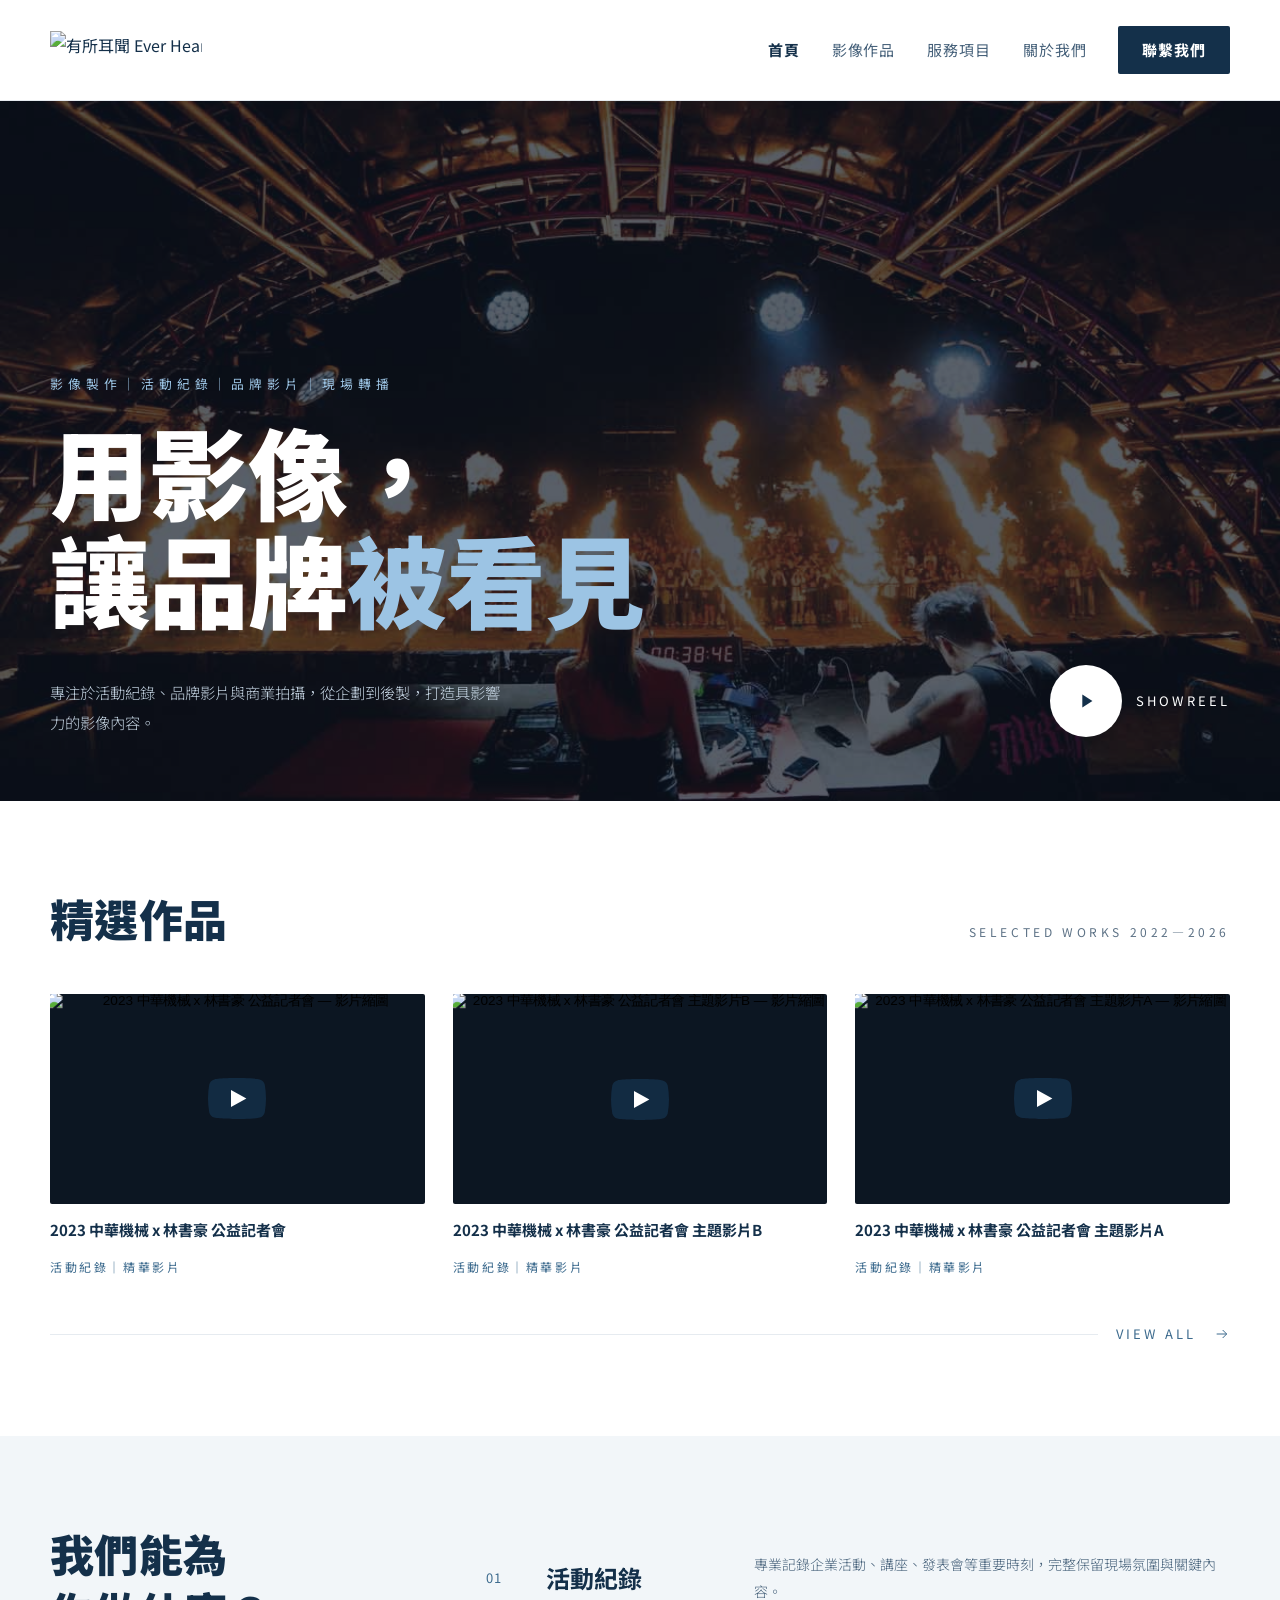
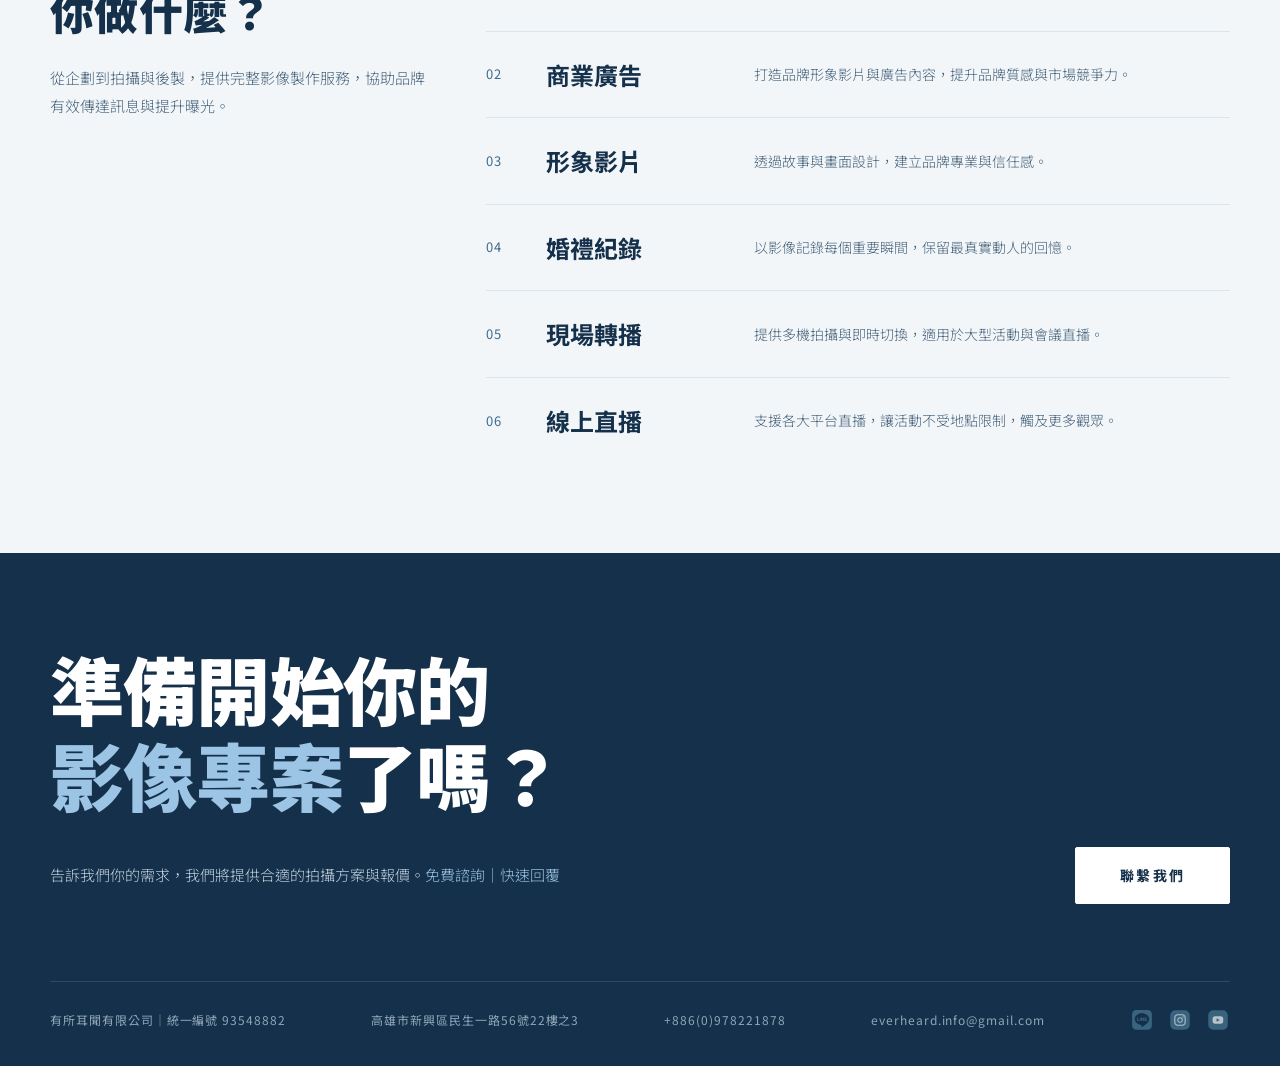
==== commit 6d37e257: "Restore Instagram link in footer Restored Instagram link in the footer section." ====
--- a/index.html
+++ b/index.html
@@ -228,20 +228,20 @@
 
       <div class="footer-social">
 
+        <a href="https://lin.ee/8aMpENY"
+           target="_blank"
+           rel="noopener noreferrer"
+           aria-label="LINE">
+          <img src="assets/img/line-logo.svg" alt="LINE">
+        </a>
+
         <a href="https://www.instagram.com/scorpiovin.nage"
            target="_blank"
            rel="noopener noreferrer"
            aria-label="Instagram">
           <img src="assets/img/instagram-logo.svg" alt="Instagram">
         </a>
-
-        <a href="https://lin.ee/8aMpENY"
-           target="_blank"
-           rel="noopener noreferrer"
-           aria-label="LINE">
-          <img src="assets/img/line-logo.svg" alt="LINE">
-        </a>
-
+        
         <a href="https://www.youtube.com/@everheardinfo"
            target="_blank"
            rel="noopener noreferrer"
